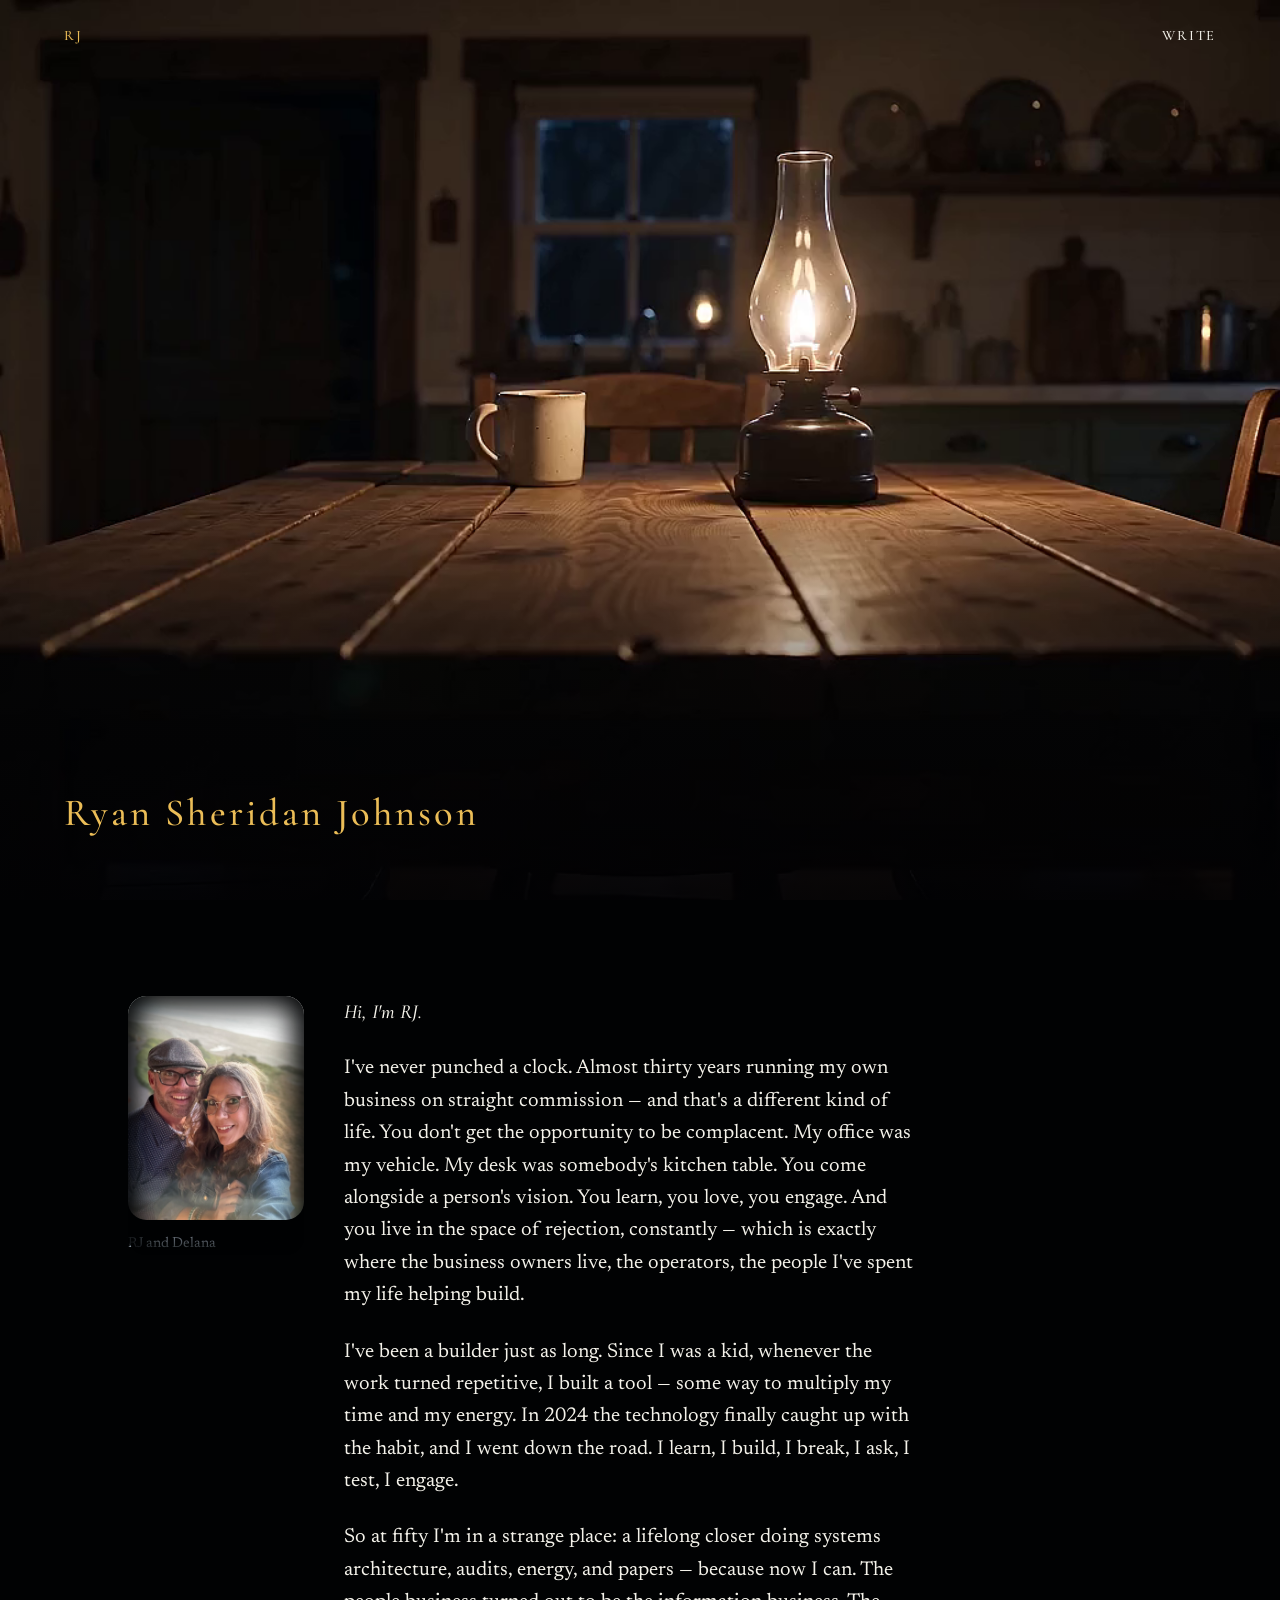
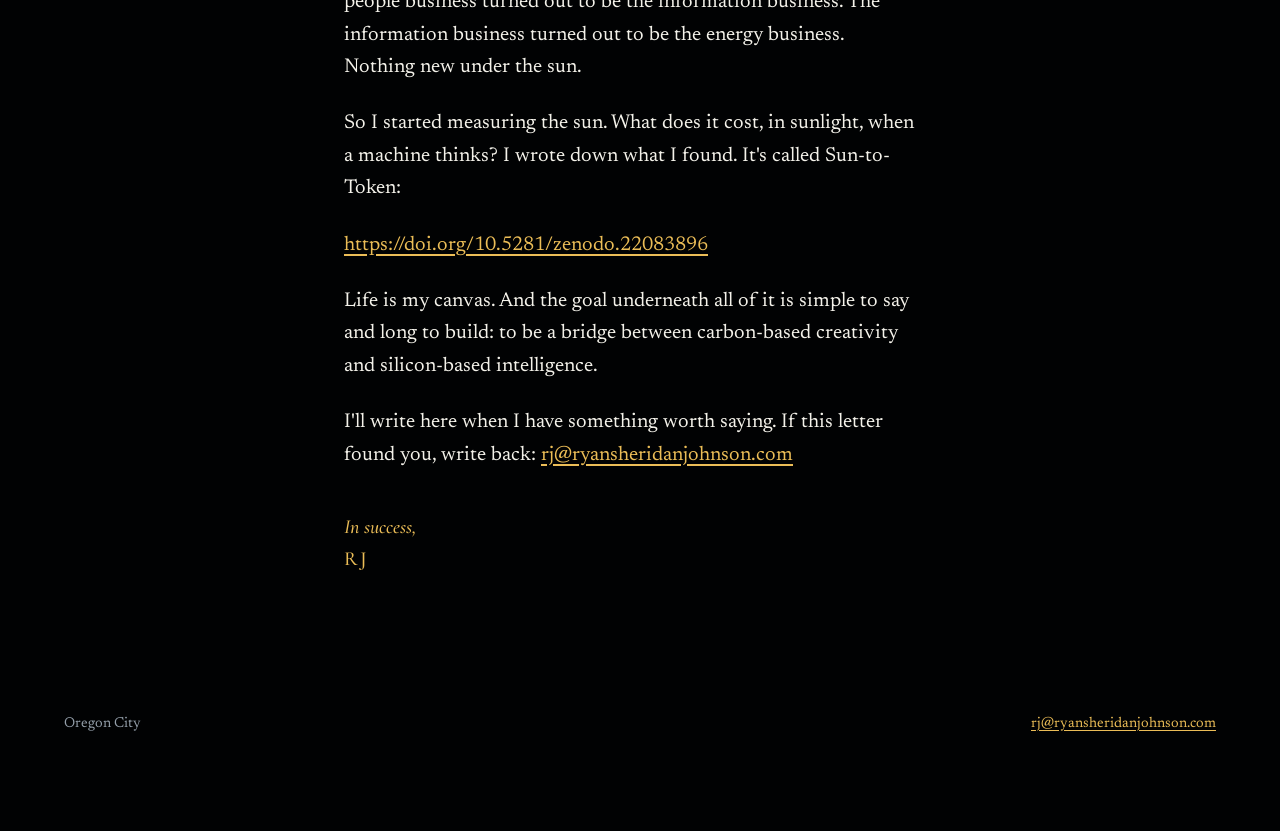
==== index.html @ 832d8967 "Sign the letter the way RJ actually signs: In success, Co-Authored-By: Claude Fable 5 <noreply@anthr" ====
<!DOCTYPE html>
<html lang="en">
<head>
<meta charset="utf-8">
<meta name="viewport" content="width=device-width, initial-scale=1, viewport-fit=cover">
<title>Ryan Sheridan Johnson</title>
<meta name="description" content="Ryan Sheridan Johnson. Nature is the blueprint. Carbon and silicon.">
<meta name="author" content="Ryan Sheridan Johnson">
<link rel="canonical" href="https://ryansheridanjohnson.com/">
<meta property="og:title" content="Ryan Sheridan Johnson">
<meta property="og:description" content="Nature is the blueprint. Carbon-based creativity. Silicon-based intelligence.">
<meta property="og:type" content="website">
<meta property="og:url" content="https://ryansheridanjohnson.com/">
<meta property="og:image" content="https://ryansheridanjohnson.com/assets/kitchen-film-poster.png">
<meta name="twitter:card" content="summary_large_image">
<script type="application/ld+json">
{"@context":"https://schema.org","@type":"Person","name":"Ryan Sheridan Johnson","alternateName":"RJ","url":"https://ryansheridanjohnson.com/","email":"mailto:rj@ryansheridanjohnson.com","address":{"@type":"PostalAddress","addressLocality":"Oregon City","addressRegion":"OR","addressCountry":"US"}}
</script>
<link rel="icon" href="data:image/svg+xml,%3Csvg xmlns='http://www.w3.org/2000/svg' viewBox='0 0 32 32'%3E%3Crect width='32' height='32' fill='%230a0a0c'/%3E%3Ctext x='16' y='22' text-anchor='middle' font-family='Georgia,serif' font-size='12' fill='%23e4c36a'%3ERJ%3C/text%3E%3C/svg%3E">
<link rel="stylesheet" href="tokens.css">
<style>
/* Hallmark · genre: atmospheric · macrostructure: Marquee Hero · theme: custom black-gold
 * nav: N9 · footer: Ft2 · enrichment: Eden loop + helix still · no Jireh */

html, body { overflow-x: clip; }
html { background: var(--color-paper); }
body {
  margin: 0;
  background: var(--color-paper);
  color: var(--color-ink);
  font-family: var(--font-body);
  font-size: var(--text-base);
  line-height: 1.62;
}
a { color: var(--color-gold); text-underline-offset: 0.18em; }
a:focus-visible { outline: 3px solid var(--color-focus); outline-offset: 3px; }

.bar {
  position: absolute;
  top: 0; left: 0; right: 0;
  z-index: 2;
  display: flex;
  justify-content: space-between;
  align-items: baseline;
  padding: var(--space-lg) var(--page-gutter);
  font-family: var(--font-display);
  font-size: var(--text-sm);
  letter-spacing: 0.12em;
  text-transform: uppercase;
  color: var(--color-gold);
}
.bar a { text-decoration: none; color: var(--color-ink); white-space: nowrap; }
.bar a:hover { color: var(--color-gold); }

.marquee {
  position: relative;
  min-height: 100dvh;
  display: grid;
  align-items: end;
}
.stage { position: absolute; inset: 0; overflow: clip; background: #000; }
.stage img {
  width: 100%; height: 100%; object-fit: cover; display: block;
}
.stage video {
  position: absolute; inset: 0;
  width: 100%; height: 100%; object-fit: cover;
}
.veil {
  position: absolute; inset: 0;
  background: linear-gradient(to top, oklch(8% 0.01 280 / 0.88) 0%, transparent 45%);
  pointer-events: none;
}
.marquee-copy {
  position: relative;
  z-index: 1;
  padding: var(--space-2xl) var(--page-gutter);
  min-width: 0;
}
.marquee-copy h1 {
  margin: 0;
  font-family: var(--font-display);
  font-style: normal;
  font-weight: 400;
  font-size: clamp(1.5rem, 2.4vw + 0.8rem, 2.4rem);
  letter-spacing: 0.08em;
  line-height: 1.2;
  color: var(--color-gold);
}

.object { margin: 0; background: #000; }
.object img { width: 100%; height: auto; display: block; min-width: 0; }

.bio {
  display: flex;
  flex-wrap: wrap;
  align-items: start;
  gap: var(--space-xl);
  max-width: 64rem;
  margin: 0 auto;
  padding: var(--space-3xl) var(--page-gutter);
}
.letter {
  flex: 1 1 28rem;
  min-width: 0;
  overflow-wrap: anywhere;
  max-width: 52ch;
}
.orb {
  flex: 0 0 11rem;
  width: 11rem;
  margin: 0;
  order: -1;
  position: relative;
}
.orb img {
  width: 11rem;
  height: 14rem;
  object-fit: cover;
  object-position: 50% 28%;
  display: block;
  border-radius: 1.15rem;
}
.orb::after {
  content: "";
  position: absolute;
  inset: 0;
  border-radius: 1.15rem;
  box-shadow: inset 0 0 28px 12px var(--color-paper);
  pointer-events: none;
}
.orb figcaption {
  margin-top: var(--space-sm);
  font-size: var(--text-sm);
  color: var(--color-mute);
}
.letter .salute {
  font-family: var(--font-display);
  font-style: italic;
  font-size: var(--text-xl);
  margin: 0 0 var(--space-lg);
}
.letter p { margin: 0 0 var(--space-lg); color: var(--color-ink); }
.letter .close {
  font-family: var(--font-display);
  font-style: italic;
  color: var(--color-gold);
  margin: var(--space-xl) 0 0;
}
.letter .sign {
  font-style: normal;
  letter-spacing: 0.08em;
}

.foot {
  display: flex;
  justify-content: space-between;
  flex-wrap: wrap;
  gap: var(--space-md);
  padding: var(--space-xl) var(--page-gutter) var(--space-3xl);
  font-size: var(--text-sm);
  color: var(--color-mute);
}
.foot a { overflow-wrap: anywhere; }

.doi { word-break: break-word; }

@media (prefers-reduced-motion: reduce) {
  .stage video { display: none; }
}

@media (max-width: 40rem) {
  .bio { flex-direction: column; }
  .orb { flex-basis: 7.5rem; width: 7.5rem; }
  .orb img { width: 7.5rem; height: 9.5rem; }
}
@media (min-width: 40.01rem) and (max-width: 60rem) {
  .orb { flex-basis: 9rem; width: 9rem; }
  .orb img { width: 9rem; height: 11.5rem; }
}
</style>
</head>
<body>
<header class="bar">
  <span>RJ</span>
  <a href="mailto:rj@ryansheridanjohnson.com">Write</a>
</header>

<section class="marquee">
  <div class="stage">
    <img src="assets/kitchen-film-poster.png" width="1280" height="720" alt="A wooden kitchen table at night, lit by one oil lamp." fetchpriority="high">
    <video autoplay muted loop playsinline preload="metadata" poster="assets/kitchen-film-poster.png" width="1280" height="720">
      <source src="assets/kitchen-film.mp4" type="video/mp4">
    </video>
    <div class="veil" aria-hidden="true"></div>
  </div>
  <div class="marquee-copy">
    <h1>Ryan Sheridan Johnson</h1>
  </div>
</section>

<section class="bio">
<article class="letter">
  <p class="salute">Hi, I'm RJ.</p>
  <p>I've never punched a clock. Almost thirty years running my own business on straight commission — and that's a different kind of life. You don't get the opportunity to be complacent. My office was my vehicle. My desk was somebody's kitchen table. You come alongside a person's vision. You learn, you love, you engage. And you live in the space of rejection, constantly — which is exactly where the business owners live, the operators, the people I've spent my life helping build.</p>
  <p>I've been a builder just as long. Since I was a kid, whenever the work turned repetitive, I built a tool — some way to multiply my time and my energy. In 2024 the technology finally caught up with the habit, and I went down the road. I learn, I build, I break, I ask, I test, I engage.</p>
  <p>So at fifty I'm in a strange place: a lifelong closer doing systems architecture, audits, energy, and papers — because now I can. The people business turned out to be the information business. The information business turned out to be the energy business. Nothing new under the sun.</p>
  <p>So I started measuring the sun. What does it cost, in sunlight, when a machine thinks? I wrote down what I found. It's called Sun-to-Token:</p>
  <p><a class="doi" href="https://doi.org/10.5281/zenodo.22083896">https://doi.org/10.5281/zenodo.22083896</a></p>
  <p>Life is my canvas. And the goal underneath all of it is simple to say and long to build: to be a bridge between carbon-based creativity and silicon-based intelligence.</p>
  <p>I'll write here when I have something worth saying. If this letter found you, write back: <a href="mailto:rj@ryansheridanjohnson.com">rj@ryansheridanjohnson.com</a></p>
  <p class="close">In success,<br><span class="sign">RJ</span></p>
</article>
<figure class="orb">
  <img src="assets/rj_delana_coast.jpg" width="768" height="1024" alt="RJ and Delana." loading="lazy">
  <figcaption>RJ and Delana</figcaption>
</figure>
</section>

<footer class="foot">
  <span>Oregon City</span>
  <a href="mailto:rj@ryansheridanjohnson.com">rj@ryansheridanjohnson.com</a>
</footer>
</body>
</html>
---- tokens.css ----
/* Hallmark · pre-emit critique: P5 H5 E4 S5 R5 V4
 * Hallmark · genre: atmospheric · macrostructure: Marquee Hero · theme: custom
 * vibe: midnight gold nature-helix · paper: dark · display: classical-serif · accent: warm-gold
 * nav: N9 · footer: Ft2 · enrichment: nature loop + helix still
 * no Jireh · fonts: self-hosted Cormorant + Newsreader */

@font-face {
  font-family: "Cormorant Garamond";
  src: url("fonts/cormorant-500.woff2") format("woff2");
  font-weight: 500;
  font-style: normal;
  font-display: swap;
}
@font-face {
  font-family: "Cormorant Garamond";
  src: url("fonts/cormorant-500-italic.woff2") format("woff2");
  font-weight: 500;
  font-style: italic;
  font-display: swap;
}
@font-face {
  font-family: "Newsreader";
  src: url("fonts/newsreader-400.woff2") format("woff2");
  font-weight: 400;
  font-style: normal;
  font-display: swap;
}
@font-face {
  font-family: "Newsreader";
  src: url("fonts/newsreader-400-italic.woff2") format("woff2");
  font-weight: 400;
  font-style: italic;
  font-display: swap;
}

:root {
  --color-paper: oklch(8% 0.01 280);
  --color-paper-2: oklch(12% 0.015 280);
  --color-ink: oklch(96% 0.01 90);
  --color-mute: oklch(70% 0.02 250);
  --color-gold: oklch(82% 0.13 85);
  --color-accent: var(--color-gold);
  --color-cyan: oklch(78% 0.11 210);
  --color-violet: oklch(68% 0.12 310);
  --color-focus: oklch(82% 0.13 85);
  --font-display: "Cormorant Garamond", ui-serif, Georgia, serif;
  --font-body: "Newsreader", ui-serif, Georgia, serif;
  --space-3xs: 0.125rem;
  --space-2xs: 0.25rem;
  --space-xs: 0.5rem;
  --space-sm: 0.75rem;
  --space-md: 1rem;
  --space-lg: 1.5rem;
  --space-xl: 2.5rem;
  --space-2xl: 4rem;
  --space-3xl: 6rem;
  --page-gutter: clamp(1.25rem, 5vw, 4rem);
  --text-sm: 0.9rem;
  --text-base: 1.25rem;
  --text-md: 1.4rem;
  --text-lg: 1.65rem;
  --text-display: clamp(2.1rem, 5.5vw + 0.4rem, 4.2rem);
  --ease-out: cubic-bezier(0.16, 1, 0.3, 1);
  --dur-short: 220ms;
  --rule: 1px solid oklch(82% 0.13 85 / 0.35);
  --measure: 54ch;
}
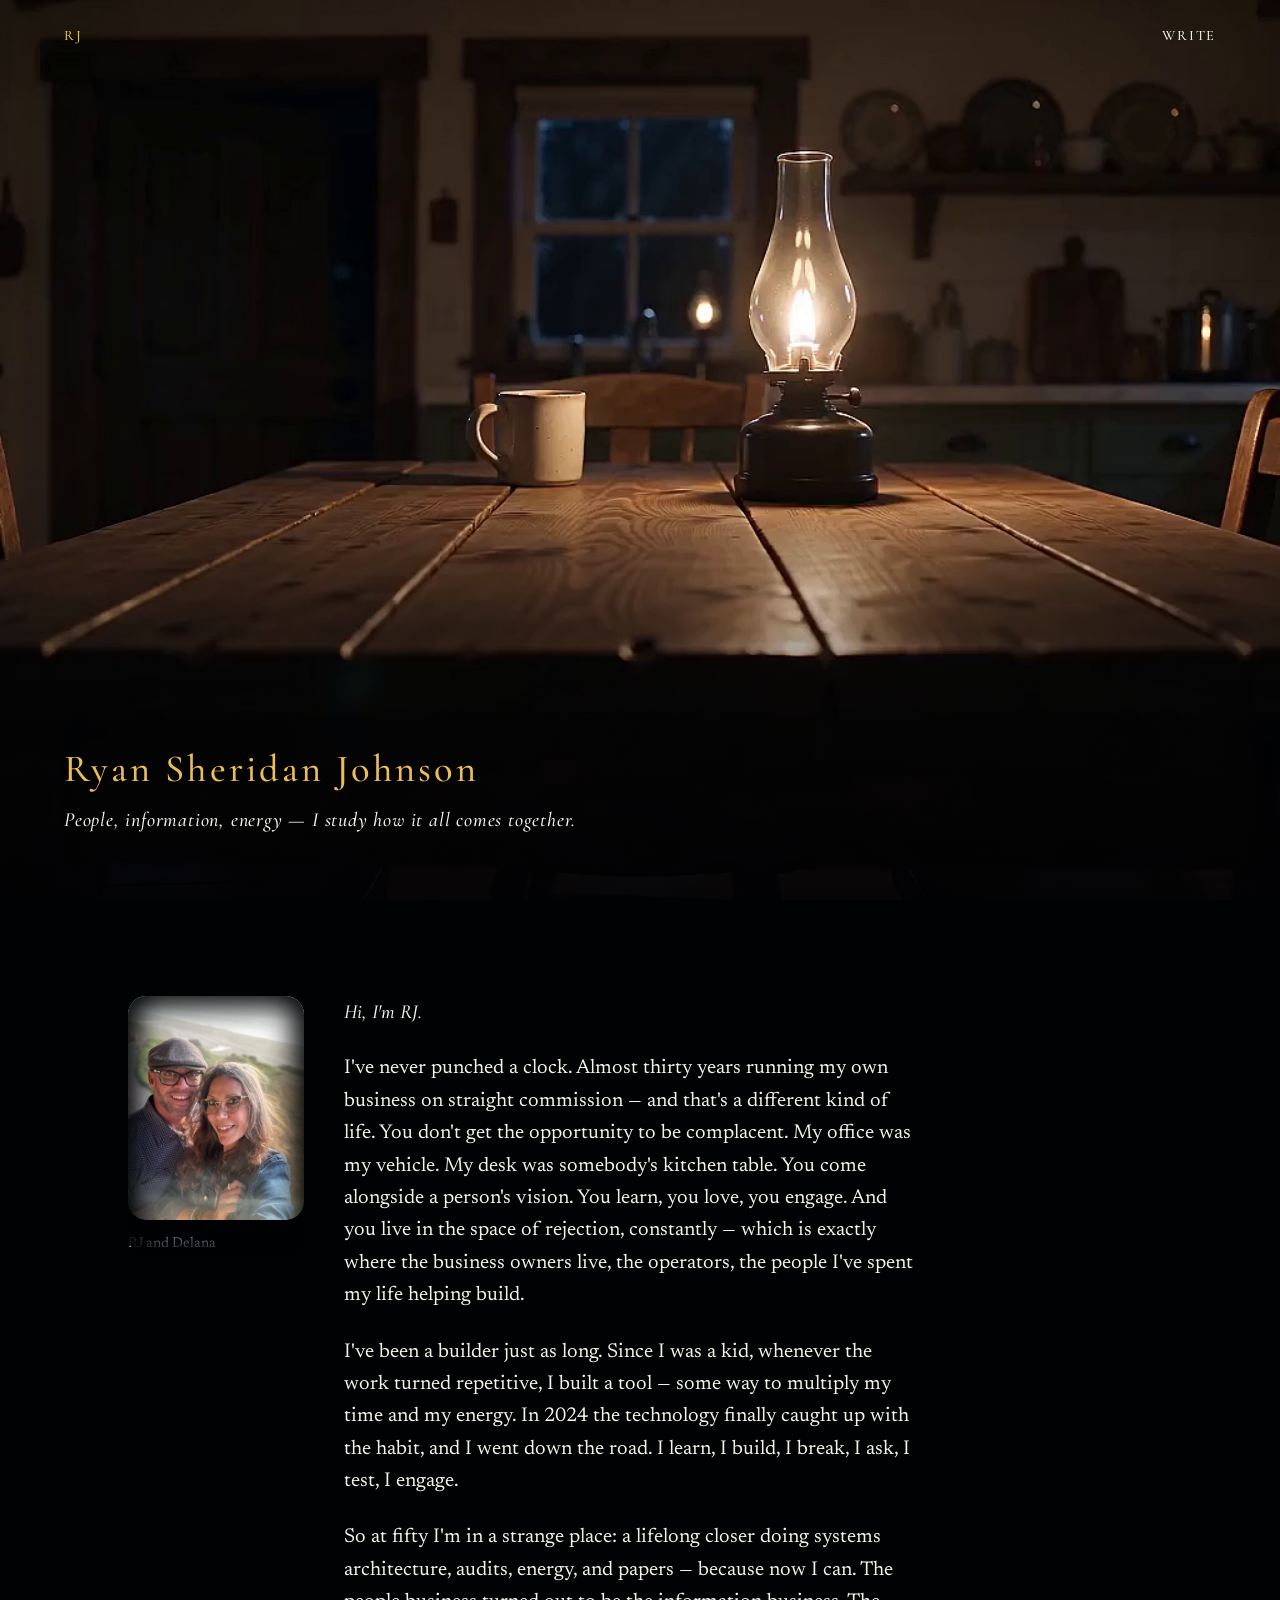
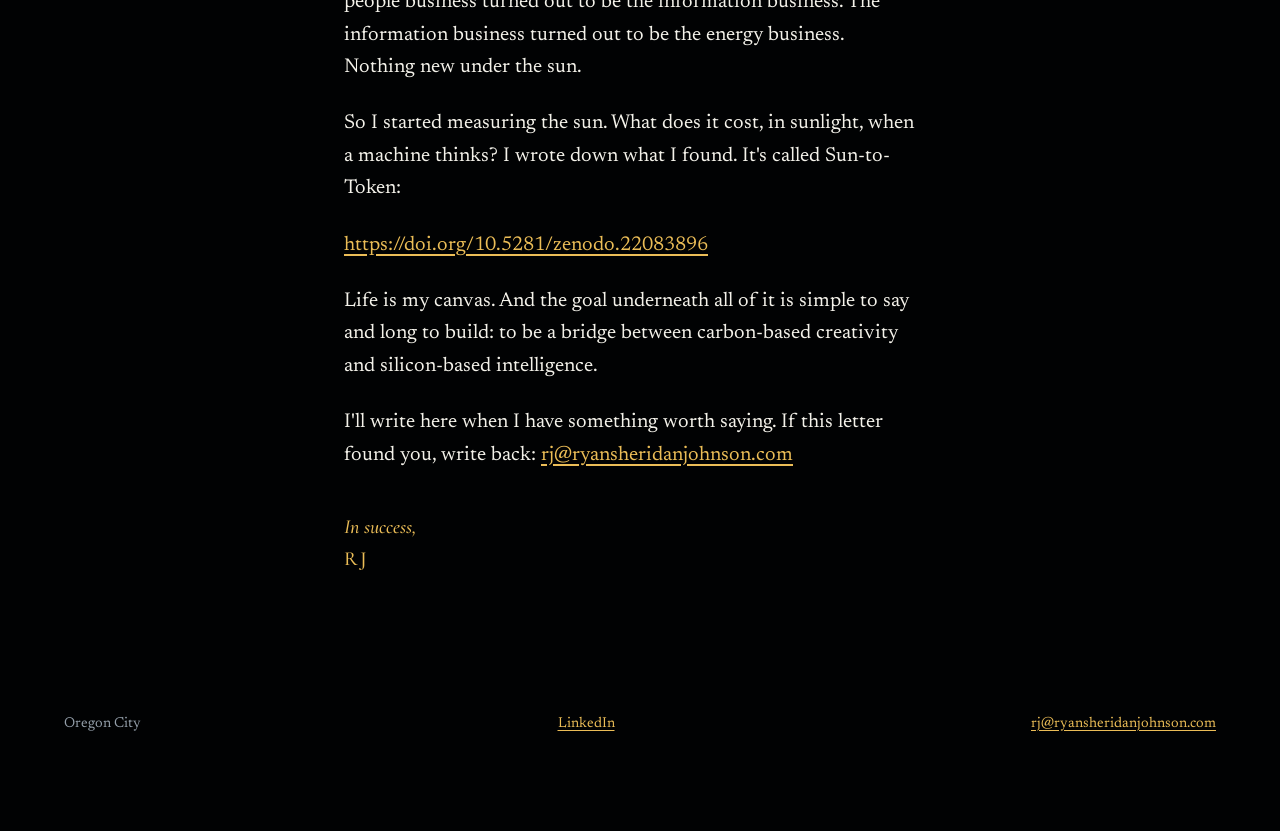
==== commit 38db6b0c: "Say on the site what LinkedIn says: the tagline, the paper, the handshake. - Hero carries the identi" ====
--- a/index.html
+++ b/index.html
@@ -4,17 +4,17 @@
 <meta charset="utf-8">
 <meta name="viewport" content="width=device-width, initial-scale=1, viewport-fit=cover">
 <title>Ryan Sheridan Johnson</title>
-<meta name="description" content="Ryan Sheridan Johnson. Nature is the blueprint. Carbon and silicon.">
+<meta name="description" content="Ryan Sheridan Johnson — people, information, energy. Lifelong closer. Author of Sun-to-Token, a full-chain energy accounting standard for AI infrastructure.">
 <meta name="author" content="Ryan Sheridan Johnson">
 <link rel="canonical" href="https://ryansheridanjohnson.com/">
 <meta property="og:title" content="Ryan Sheridan Johnson">
-<meta property="og:description" content="Nature is the blueprint. Carbon-based creativity. Silicon-based intelligence.">
+<meta property="og:description" content="People, information, energy — I study how it all comes together. Author of Sun-to-Token. Carbon-based creativity, silicon-based intelligence.">
 <meta property="og:type" content="website">
 <meta property="og:url" content="https://ryansheridanjohnson.com/">
 <meta property="og:image" content="https://ryansheridanjohnson.com/assets/kitchen-film-poster.png">
 <meta name="twitter:card" content="summary_large_image">
 <script type="application/ld+json">
-{"@context":"https://schema.org","@type":"Person","name":"Ryan Sheridan Johnson","alternateName":"RJ","url":"https://ryansheridanjohnson.com/","email":"mailto:rj@ryansheridanjohnson.com","address":{"@type":"PostalAddress","addressLocality":"Oregon City","addressRegion":"OR","addressCountry":"US"}}
+{"@context":"https://schema.org","@type":"Person","name":"Ryan Sheridan Johnson","alternateName":"RJ","url":"https://ryansheridanjohnson.com/","email":"mailto:rj@ryansheridanjohnson.com","jobTitle":"Systems operator; Author, Sun-to-Token","description":"People, information, energy — I study how it all comes together. Author of Sun-to-Token, a full-chain energy accounting standard for AI infrastructure.","sameAs":["https://www.linkedin.com/in/ryansheridanjohnson","https://zenodo.org/records/22083896","https://doi.org/10.5281/zenodo.22083896"],"address":{"@type":"PostalAddress","addressLocality":"Oregon City","addressRegion":"OR","addressCountry":"US"}}
 </script>
 <link rel="icon" href="data:image/svg+xml,%3Csvg xmlns='http://www.w3.org/2000/svg' viewBox='0 0 32 32'%3E%3Crect width='32' height='32' fill='%230a0a0c'/%3E%3Ctext x='16' y='22' text-anchor='middle' font-family='Georgia,serif' font-size='12' fill='%23e4c36a'%3ERJ%3C/text%3E%3C/svg%3E">
 <link rel="stylesheet" href="tokens.css">
@@ -86,6 +86,14 @@
   letter-spacing: 0.08em;
   line-height: 1.2;
   color: var(--color-gold);
+}
+.marquee-copy .tagline {
+  margin: var(--space-sm) 0 0;
+  font-family: var(--font-display);
+  font-style: italic;
+  font-size: var(--text-base);
+  letter-spacing: 0.04em;
+  color: var(--color-ink);
 }
 
 .object { margin: 0; background: #000; }
@@ -196,6 +204,7 @@
   </div>
   <div class="marquee-copy">
     <h1>Ryan Sheridan Johnson</h1>
+    <p class="tagline">People, information, energy &mdash; I study how it all comes together.</p>
   </div>
 </section>
 
@@ -219,6 +228,7 @@
 
 <footer class="foot">
   <span>Oregon City</span>
+  <a href="https://www.linkedin.com/in/ryansheridanjohnson" rel="me">LinkedIn</a>
   <a href="mailto:rj@ryansheridanjohnson.com">rj@ryansheridanjohnson.com</a>
 </footer>
 </body>
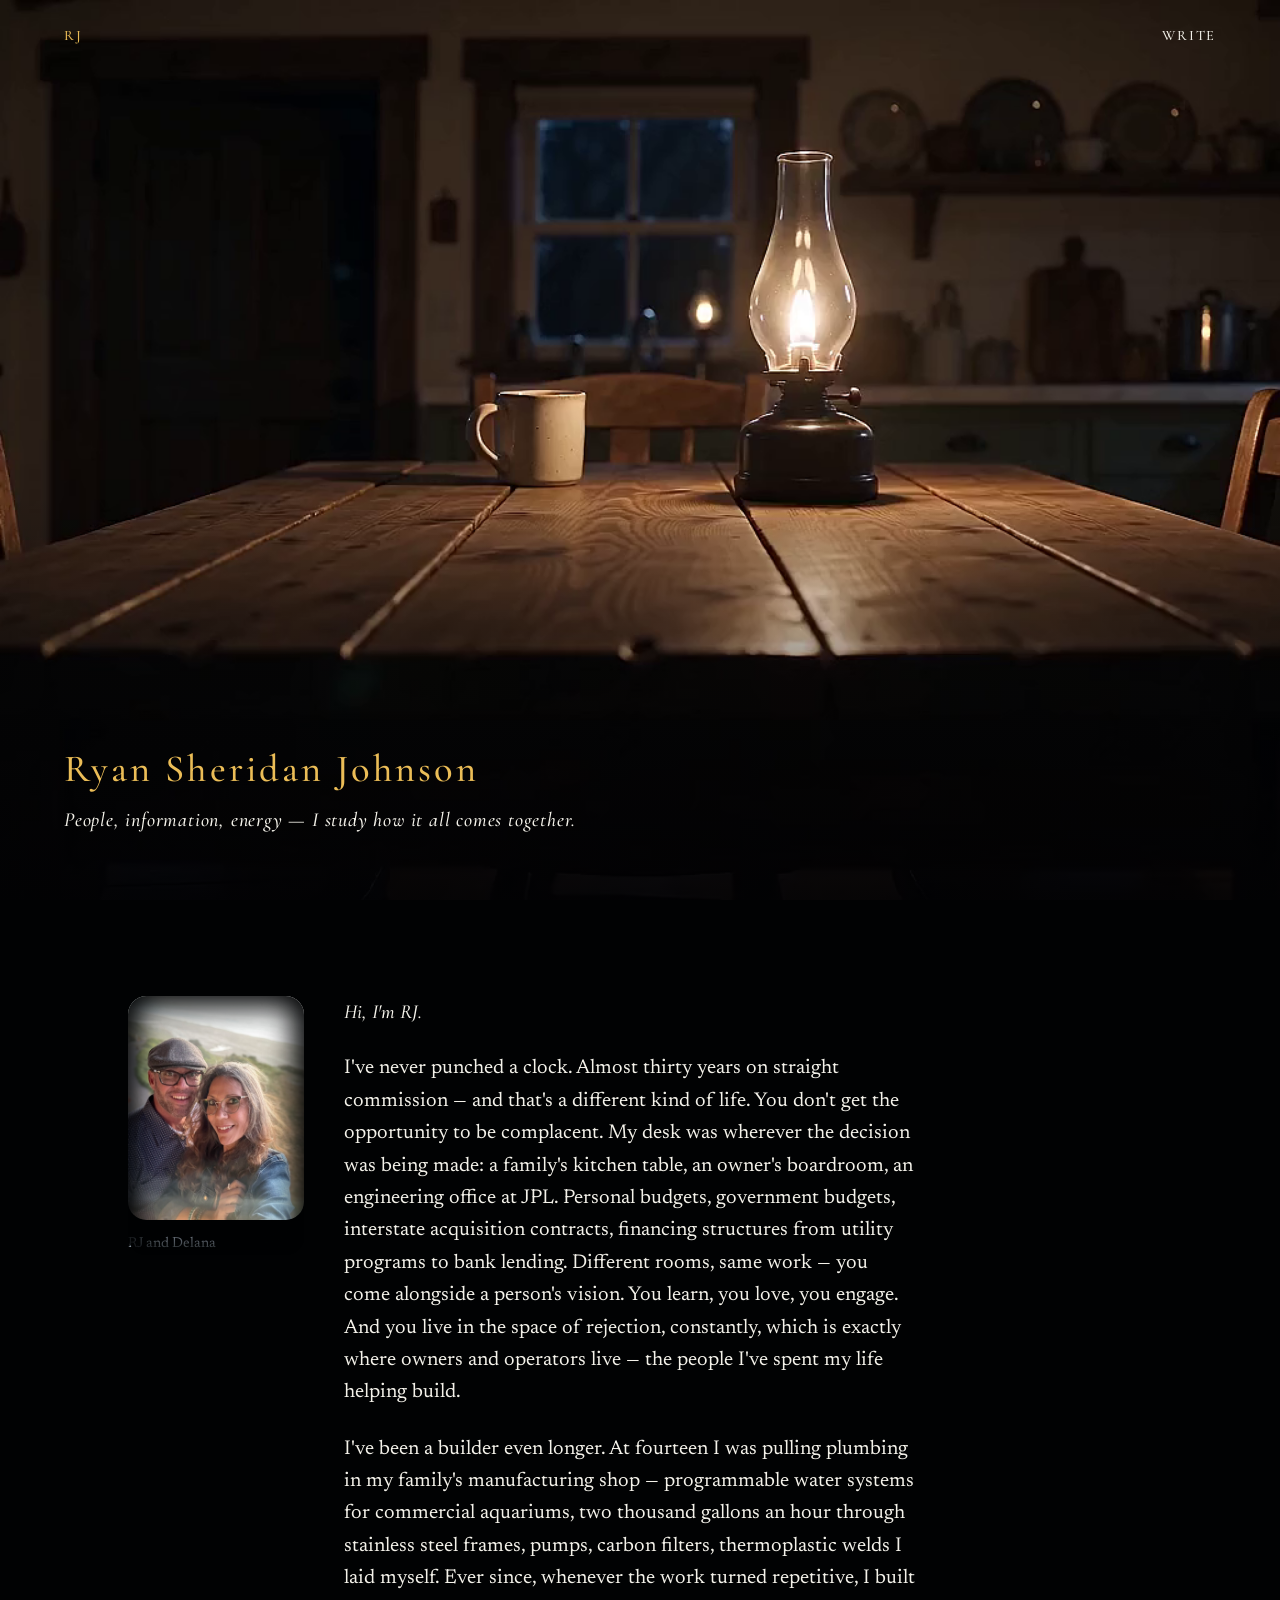
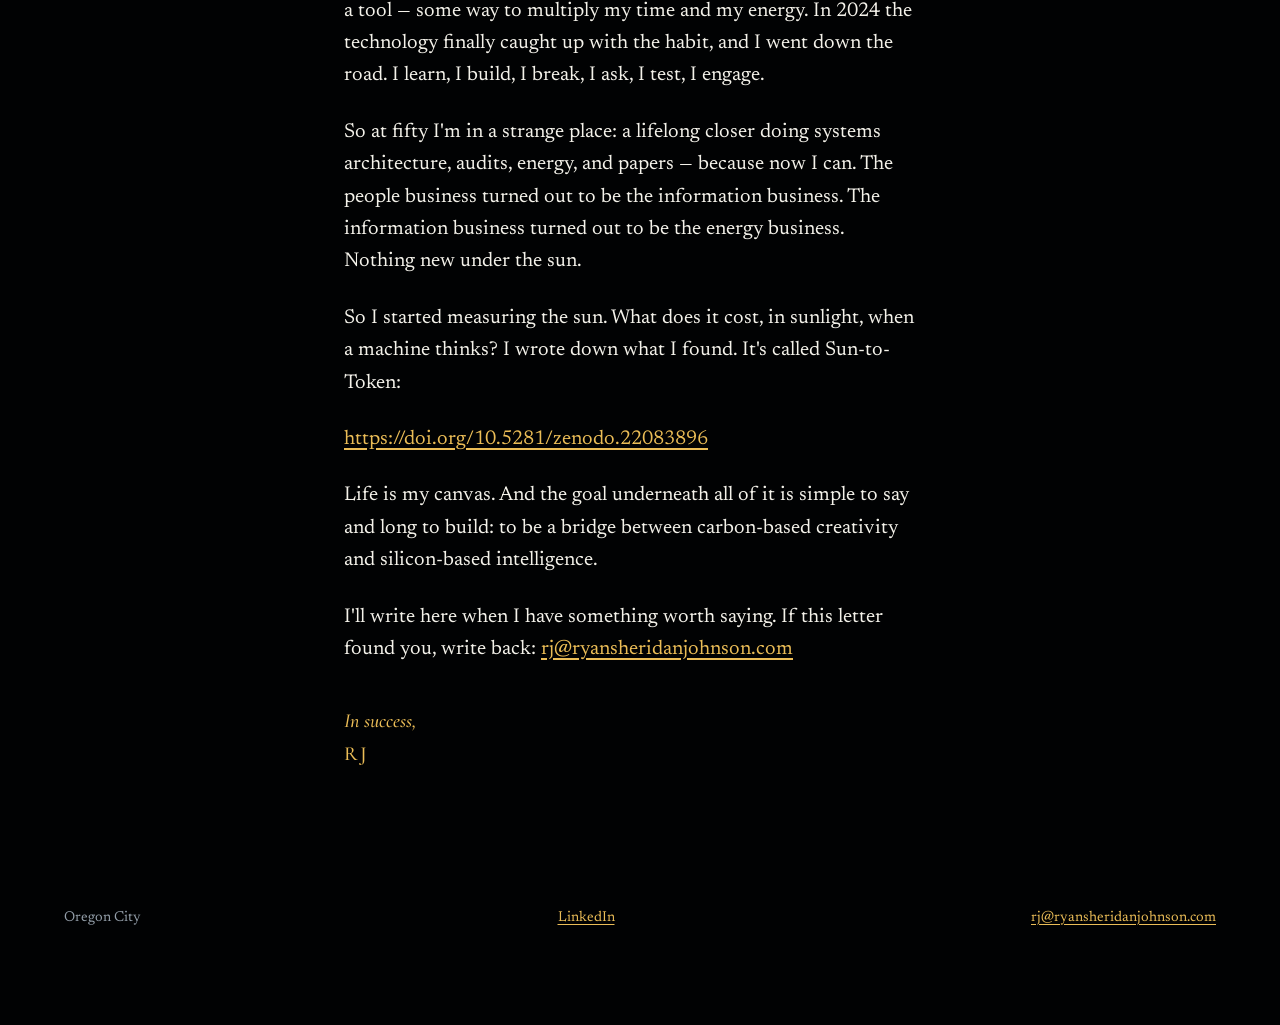
==== commit ec34c35f: "Widen the first room: every desk, not just the kitchen table. - The closer paragraph now spans kitch" ====
--- a/index.html
+++ b/index.html
@@ -211,8 +211,8 @@
 <section class="bio">
 <article class="letter">
   <p class="salute">Hi, I'm RJ.</p>
-  <p>I've never punched a clock. Almost thirty years running my own business on straight commission — and that's a different kind of life. You don't get the opportunity to be complacent. My office was my vehicle. My desk was somebody's kitchen table. You come alongside a person's vision. You learn, you love, you engage. And you live in the space of rejection, constantly — which is exactly where the business owners live, the operators, the people I've spent my life helping build.</p>
-  <p>I've been a builder just as long. Since I was a kid, whenever the work turned repetitive, I built a tool — some way to multiply my time and my energy. In 2024 the technology finally caught up with the habit, and I went down the road. I learn, I build, I break, I ask, I test, I engage.</p>
+  <p>I've never punched a clock. Almost thirty years on straight commission — and that's a different kind of life. You don't get the opportunity to be complacent. My desk was wherever the decision was being made: a family's kitchen table, an owner's boardroom, an engineering office at JPL. Personal budgets, government budgets, interstate acquisition contracts, financing structures from utility programs to bank lending. Different rooms, same work — you come alongside a person's vision. You learn, you love, you engage. And you live in the space of rejection, constantly, which is exactly where owners and operators live — the people I've spent my life helping build.</p>
+  <p>I've been a builder even longer. At fourteen I was pulling plumbing in my family's manufacturing shop — programmable water systems for commercial aquariums, two thousand gallons an hour through stainless steel frames, pumps, carbon filters, thermoplastic welds I laid myself. Ever since, whenever the work turned repetitive, I built a tool — some way to multiply my time and my energy. In 2024 the technology finally caught up with the habit, and I went down the road. I learn, I build, I break, I ask, I test, I engage.</p>
   <p>So at fifty I'm in a strange place: a lifelong closer doing systems architecture, audits, energy, and papers — because now I can. The people business turned out to be the information business. The information business turned out to be the energy business. Nothing new under the sun.</p>
   <p>So I started measuring the sun. What does it cost, in sunlight, when a machine thinks? I wrote down what I found. It's called Sun-to-Token:</p>
   <p><a class="doi" href="https://doi.org/10.5281/zenodo.22083896">https://doi.org/10.5281/zenodo.22083896</a></p>
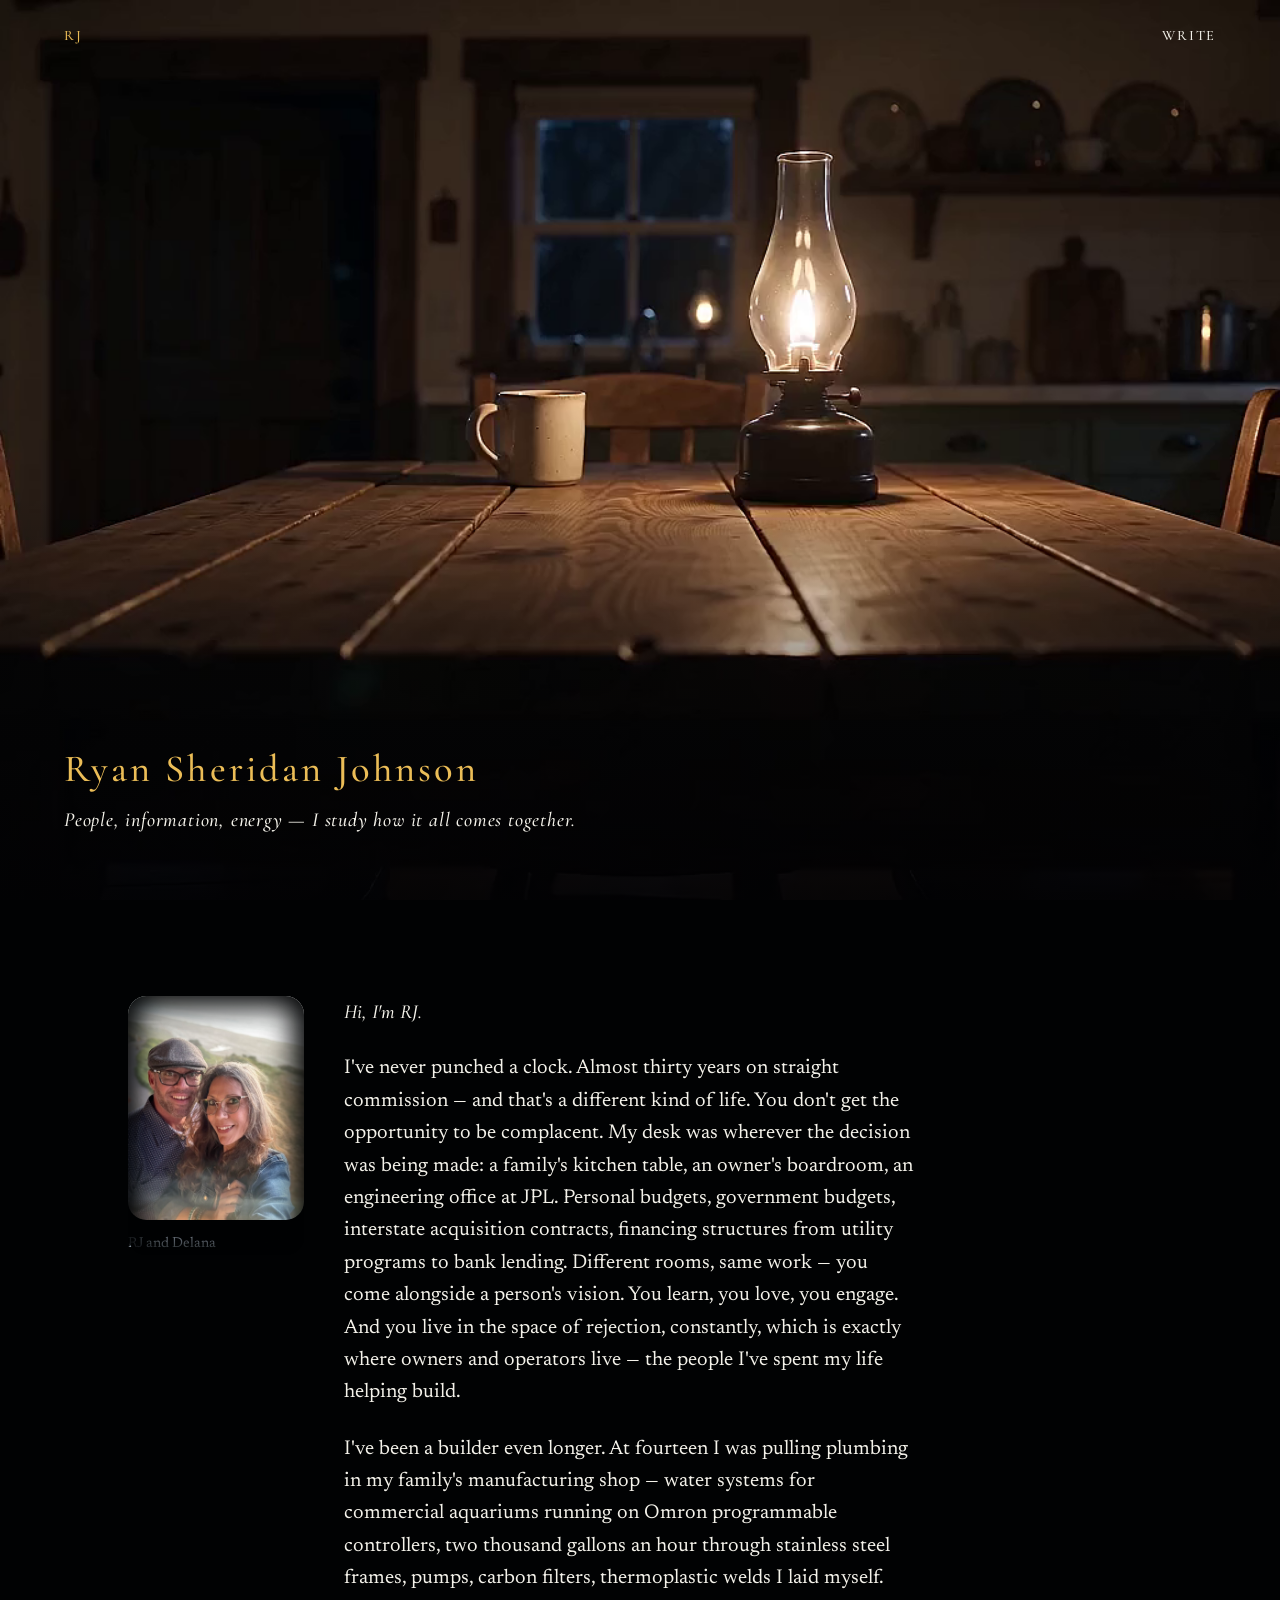
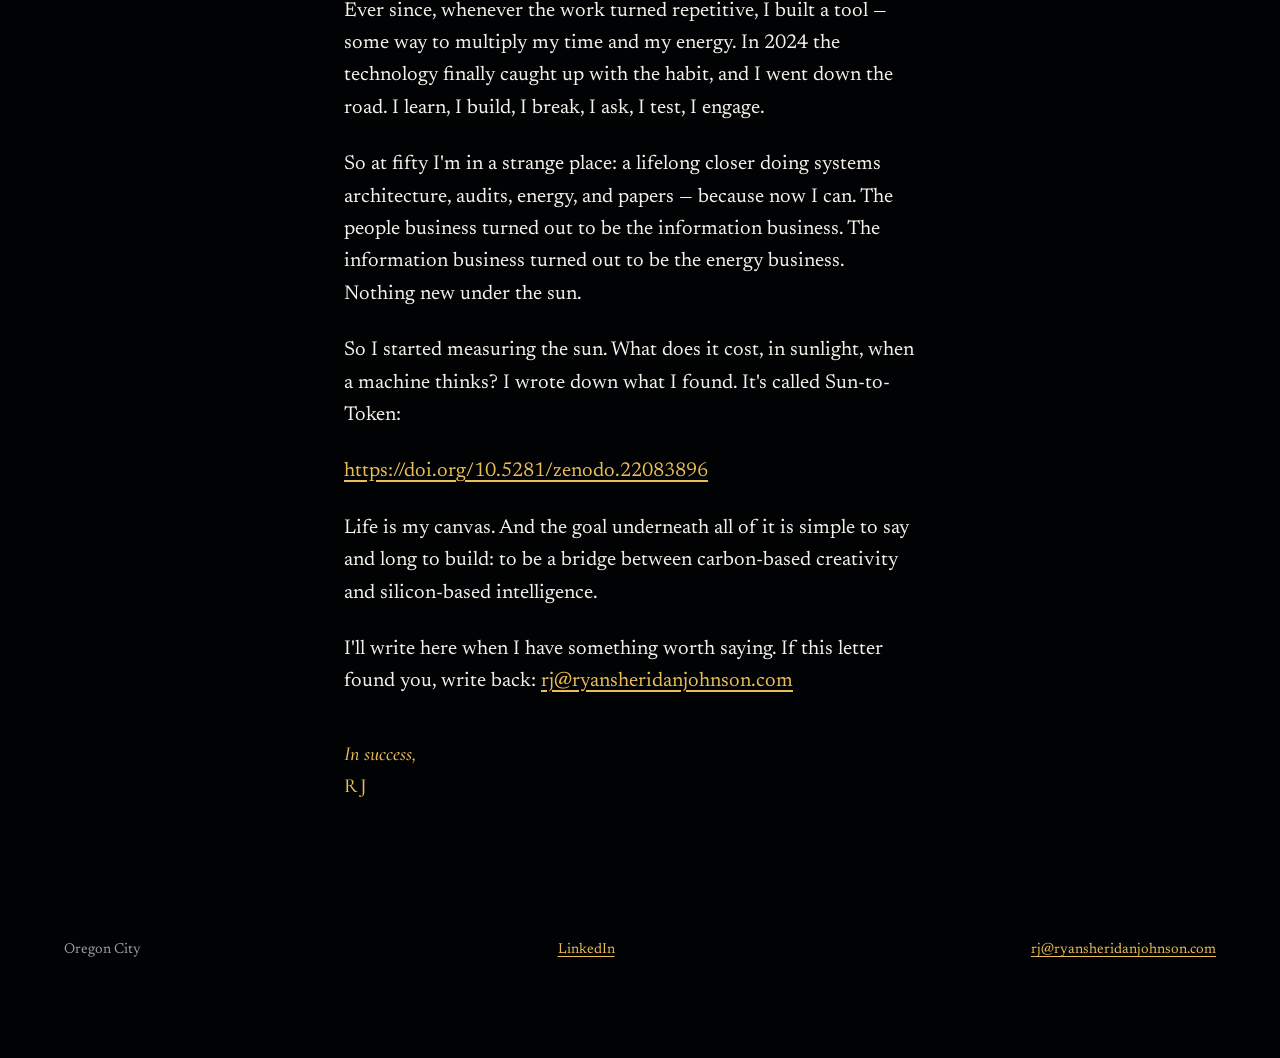
==== commit 4aee65e1: "Name the controllers: Omron. Co-Authored-By: Claude Fable 5 <noreply@anthropic.com> Claude-Session: " ====
--- a/index.html
+++ b/index.html
@@ -212,7 +212,7 @@
 <article class="letter">
   <p class="salute">Hi, I'm RJ.</p>
   <p>I've never punched a clock. Almost thirty years on straight commission — and that's a different kind of life. You don't get the opportunity to be complacent. My desk was wherever the decision was being made: a family's kitchen table, an owner's boardroom, an engineering office at JPL. Personal budgets, government budgets, interstate acquisition contracts, financing structures from utility programs to bank lending. Different rooms, same work — you come alongside a person's vision. You learn, you love, you engage. And you live in the space of rejection, constantly, which is exactly where owners and operators live — the people I've spent my life helping build.</p>
-  <p>I've been a builder even longer. At fourteen I was pulling plumbing in my family's manufacturing shop — programmable water systems for commercial aquariums, two thousand gallons an hour through stainless steel frames, pumps, carbon filters, thermoplastic welds I laid myself. Ever since, whenever the work turned repetitive, I built a tool — some way to multiply my time and my energy. In 2024 the technology finally caught up with the habit, and I went down the road. I learn, I build, I break, I ask, I test, I engage.</p>
+  <p>I've been a builder even longer. At fourteen I was pulling plumbing in my family's manufacturing shop — water systems for commercial aquariums running on Omron programmable controllers, two thousand gallons an hour through stainless steel frames, pumps, carbon filters, thermoplastic welds I laid myself. Ever since, whenever the work turned repetitive, I built a tool — some way to multiply my time and my energy. In 2024 the technology finally caught up with the habit, and I went down the road. I learn, I build, I break, I ask, I test, I engage.</p>
   <p>So at fifty I'm in a strange place: a lifelong closer doing systems architecture, audits, energy, and papers — because now I can. The people business turned out to be the information business. The information business turned out to be the energy business. Nothing new under the sun.</p>
   <p>So I started measuring the sun. What does it cost, in sunlight, when a machine thinks? I wrote down what I found. It's called Sun-to-Token:</p>
   <p><a class="doi" href="https://doi.org/10.5281/zenodo.22083896">https://doi.org/10.5281/zenodo.22083896</a></p>
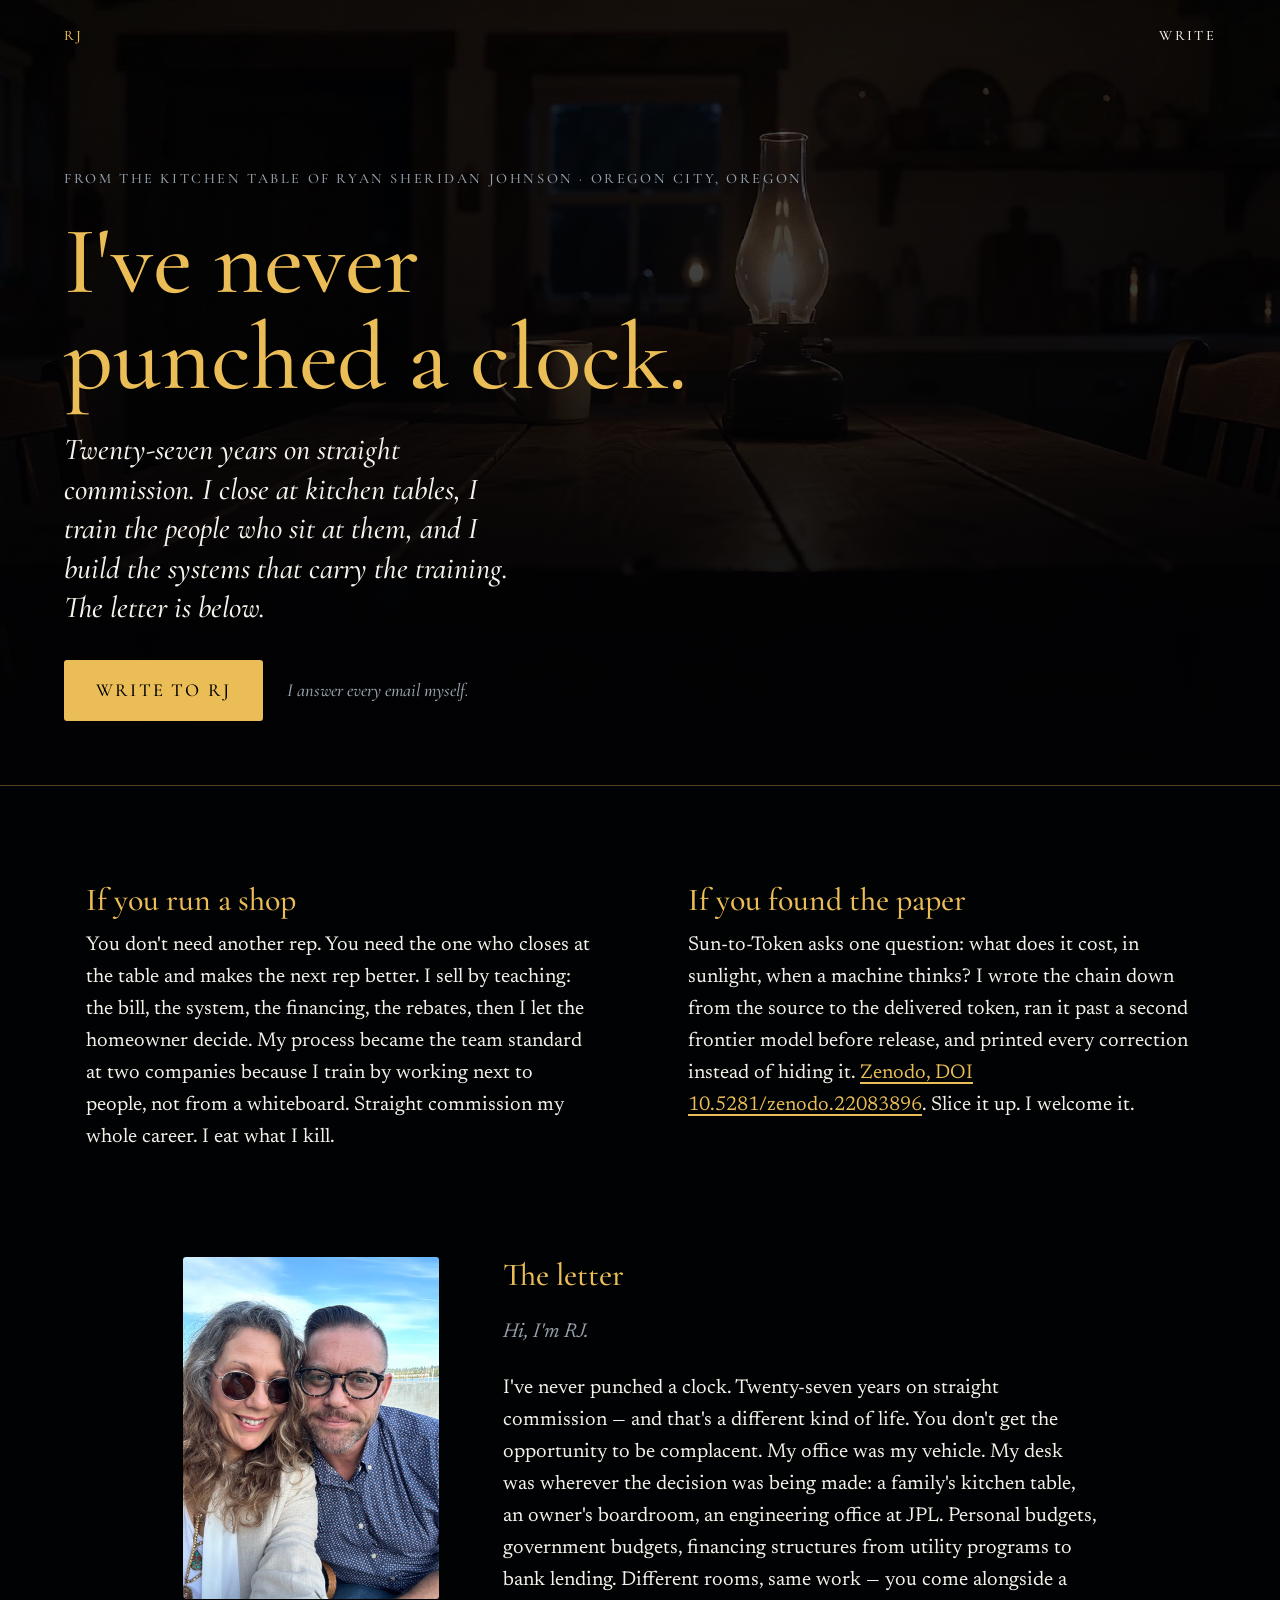
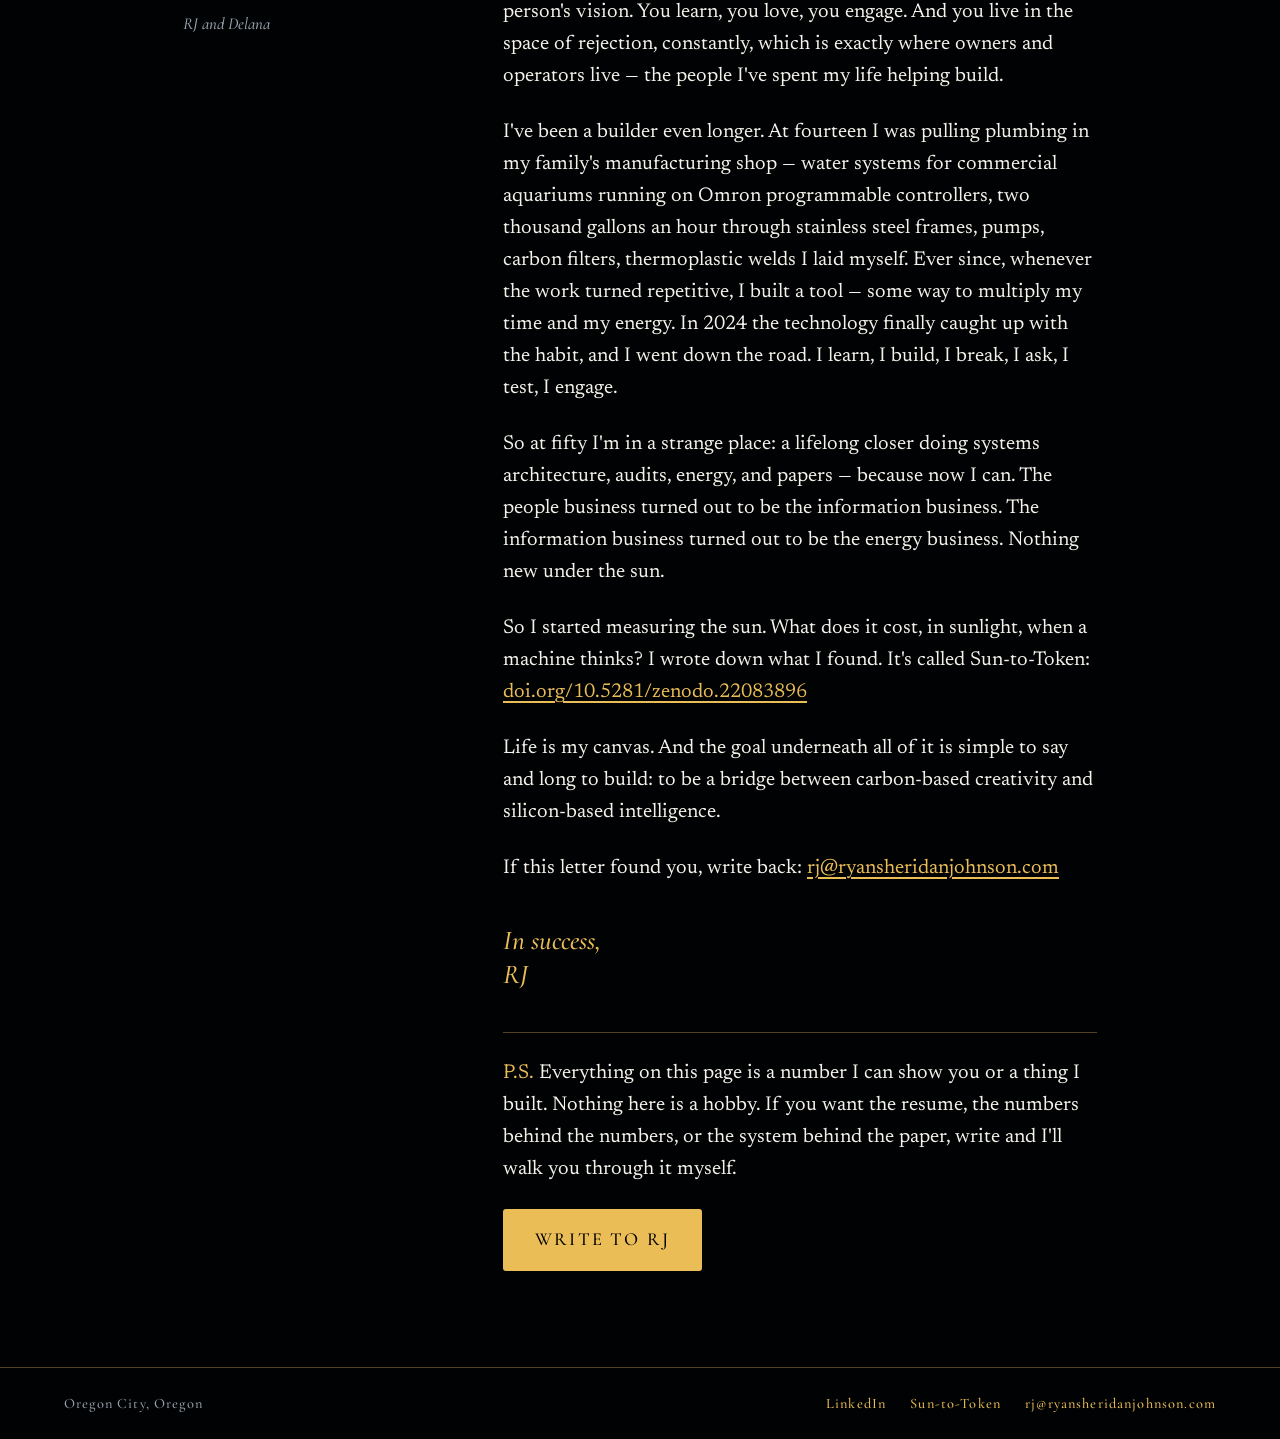
==== commit d9a5a60d: "The sales letter: I've never punched a clock. Film out (7.4MB), lamp as a 144KB still. Headline is R" ====
--- a/index.html
+++ b/index.html
@@ -4,24 +4,24 @@
 <meta charset="utf-8">
 <meta name="viewport" content="width=device-width, initial-scale=1, viewport-fit=cover">
 <title>Ryan Sheridan Johnson</title>
-<meta name="description" content="Ryan Sheridan Johnson — people, information, energy. Lifelong closer. Author of Sun-to-Token, a full-chain energy accounting standard for AI infrastructure.">
+<meta name="description" content="Ryan Sheridan Johnson, Oregon City. I've never punched a clock. Twenty-seven years on straight commission at the kitchen table. Author of Sun-to-Token.">
 <meta name="author" content="Ryan Sheridan Johnson">
 <link rel="canonical" href="https://ryansheridanjohnson.com/">
-<meta property="og:title" content="Ryan Sheridan Johnson">
-<meta property="og:description" content="People, information, energy — I study how it all comes together. Author of Sun-to-Token. Carbon-based creativity, silicon-based intelligence.">
+<meta property="og:title" content="Ryan Sheridan Johnson — I've never punched a clock.">
+<meta property="og:description" content="Twenty-seven years on straight commission. I close at kitchen tables, I train the people who sit at them, and I build the systems that carry the training.">
 <meta property="og:type" content="website">
 <meta property="og:url" content="https://ryansheridanjohnson.com/">
-<meta property="og:image" content="https://ryansheridanjohnson.com/assets/kitchen-film-poster.png">
+<meta property="og:image" content="https://ryansheridanjohnson.com/assets/rj_delana_water.jpg">
 <meta name="twitter:card" content="summary_large_image">
 <script type="application/ld+json">
-{"@context":"https://schema.org","@type":"Person","name":"Ryan Sheridan Johnson","alternateName":"RJ","url":"https://ryansheridanjohnson.com/","email":"mailto:rj@ryansheridanjohnson.com","jobTitle":"Systems operator; Author, Sun-to-Token","description":"People, information, energy — I study how it all comes together. Author of Sun-to-Token, a full-chain energy accounting standard for AI infrastructure.","sameAs":["https://www.linkedin.com/in/ryansheridanjohnson","https://zenodo.org/records/22083896","https://doi.org/10.5281/zenodo.22083896"],"address":{"@type":"PostalAddress","addressLocality":"Oregon City","addressRegion":"OR","addressCountry":"US"}}
+{"@context":"https://schema.org","@type":"Person","name":"Ryan Sheridan Johnson","alternateName":"RJ","url":"https://ryansheridanjohnson.com/","email":"mailto:rj@ryansheridanjohnson.com","jobTitle":"Closer; Trainer; Systems Architect; Author, Sun-to-Token","description":"I've never punched a clock. Twenty-seven years on straight commission at the kitchen table. Author of Sun-to-Token.","sameAs":["https://www.linkedin.com/in/ryansheridanjohnson","https://zenodo.org/records/22083896","https://doi.org/10.5281/zenodo.22083896"],"address":{"@type":"PostalAddress","addressLocality":"Oregon City","addressRegion":"OR","addressCountry":"US"}}
 </script>
 <link rel="icon" href="data:image/svg+xml,%3Csvg xmlns='http://www.w3.org/2000/svg' viewBox='0 0 32 32'%3E%3Crect width='32' height='32' fill='%230a0a0c'/%3E%3Ctext x='16' y='22' text-anchor='middle' font-family='Georgia,serif' font-size='12' fill='%23e4c36a'%3ERJ%3C/text%3E%3C/svg%3E">
 <link rel="stylesheet" href="tokens.css">
 <style>
-/* Hallmark · genre: atmospheric · macrostructure: Marquee Hero · theme: custom black-gold
- * nav: N9 · footer: Ft2 · enrichment: Eden loop + helix still · no Jireh */
-
+/* Nov 5 2026 — the sales letter. Headline is RJ's own line (Ghost's pick); the form is direct
+ * response (RJ's pin). No film: the lamp is a 144KB still. Proof in a ruled strip, not cards.
+ * Black paper, gold ink, Cormorant + Newsreader, self-hosted (tokens.css). */
 html, body { overflow-x: clip; }
 html { background: var(--color-paper); }
 body {
@@ -30,206 +30,183 @@
   color: var(--color-ink);
   font-family: var(--font-body);
   font-size: var(--text-base);
-  line-height: 1.62;
-}
+  line-height: 1.6;
+  -webkit-font-smoothing: antialiased;
+}
+::selection { background: oklch(82% 0.13 85 / 0.35); color: var(--color-ink); }
 a { color: var(--color-gold); text-underline-offset: 0.18em; }
+a:hover { color: oklch(90% 0.12 85); }
 a:focus-visible { outline: 3px solid var(--color-focus); outline-offset: 3px; }
-
+.serif { font-family: var(--font-display); }
+.gutter { padding-left: var(--page-gutter); padding-right: var(--page-gutter); }
+
+/* header: the lamp, darkened, with the hook over it */
+.hero { position: relative; overflow: hidden; background: #000; }
+.hero img.still {
+  position: absolute; inset: 0; width: 100%; height: 100%;
+  object-fit: cover; object-position: center 45%; opacity: .55;
+}
+.hero .veil {
+  position: absolute; inset: 0;
+  background: linear-gradient(to bottom, oklch(8% 0.01 280 / 0.2) 0%, oklch(8% 0.01 280 / 0.75) 55%, var(--color-paper) 100%);
+}
 .bar {
-  position: absolute;
-  top: 0; left: 0; right: 0;
-  z-index: 2;
-  display: flex;
-  justify-content: space-between;
-  align-items: baseline;
-  padding: var(--space-lg) var(--page-gutter);
-  font-family: var(--font-display);
-  font-size: var(--text-sm);
-  letter-spacing: 0.12em;
-  text-transform: uppercase;
-  color: var(--color-gold);
-}
-.bar a { text-decoration: none; color: var(--color-ink); white-space: nowrap; }
+  position: relative; display: flex; justify-content: space-between; align-items: center;
+  padding-top: var(--space-lg); padding-bottom: var(--space-lg);
+  font-family: var(--font-display); font-size: var(--text-sm);
+  letter-spacing: .16em; text-transform: uppercase;
+}
+.bar a { text-decoration: none; color: var(--color-ink); }
+.bar a:first-child { color: var(--color-gold); }
 .bar a:hover { color: var(--color-gold); }
-
-.marquee {
-  position: relative;
-  min-height: 100dvh;
-  display: grid;
-  align-items: end;
-}
-.stage { position: absolute; inset: 0; overflow: clip; background: #000; }
-.stage img {
-  width: 100%; height: 100%; object-fit: cover; display: block;
-}
-.stage video {
-  position: absolute; inset: 0;
-  width: 100%; height: 100%; object-fit: cover;
-}
-.veil {
-  position: absolute; inset: 0;
-  background: linear-gradient(to top, oklch(8% 0.01 280 / 0.88) 0%, transparent 45%);
-  pointer-events: none;
-}
-.marquee-copy {
-  position: relative;
-  z-index: 1;
-  padding: var(--space-2xl) var(--page-gutter);
-  min-width: 0;
-}
-.marquee-copy h1 {
-  margin: 0;
-  font-family: var(--font-display);
-  font-style: normal;
-  font-weight: 400;
-  font-size: clamp(1.5rem, 2.4vw + 0.8rem, 2.4rem);
-  letter-spacing: 0.08em;
-  line-height: 1.2;
-  color: var(--color-gold);
-}
-.marquee-copy .tagline {
-  margin: var(--space-sm) 0 0;
-  font-family: var(--font-display);
-  font-style: italic;
-  font-size: var(--text-base);
-  letter-spacing: 0.04em;
-  color: var(--color-ink);
-}
-
-.object { margin: 0; background: #000; }
-.object img { width: 100%; height: auto; display: block; min-width: 0; }
-
-.bio {
-  display: flex;
-  flex-wrap: wrap;
-  align-items: start;
-  gap: var(--space-xl);
-  max-width: 64rem;
-  margin: 0 auto;
-  padding: var(--space-3xl) var(--page-gutter);
-}
+.hook {
+  position: relative; max-width: 64rem; min-width: 0; box-sizing: border-box; width: 100%;
+  padding-top: var(--space-3xl); padding-bottom: var(--space-2xl);
+  display: flex; flex-direction: column; gap: var(--space-lg);
+}
+.eyebrow {
+  margin: 0; font-family: var(--font-display); font-size: var(--text-sm);
+  letter-spacing: .18em; text-transform: uppercase; color: var(--color-mute);
+}
+h1 {
+  margin: 0; font-family: var(--font-display); font-weight: 500;
+  font-size: clamp(3rem, 7.5vw, 6rem); line-height: 1; color: var(--color-gold);
+  max-width: 14ch; text-wrap: balance;
+}
+.deck {
+  margin: 0; font-family: var(--font-display); font-style: italic;
+  font-size: clamp(1.35rem, 2.4vw, 1.9rem); line-height: 1.3; max-width: 36ch; text-wrap: pretty;
+}
+.door { display: flex; flex-wrap: wrap; gap: var(--space-md) var(--space-lg); align-items: center; margin-top: var(--space-xs); }
+.btn {
+  display: inline-block; padding: 1rem 2rem; border-radius: 3px;
+  background: var(--color-gold); color: var(--color-paper); text-decoration: none;
+  font-family: var(--font-display); font-weight: 500; font-size: 1.15rem;
+  letter-spacing: .12em; text-transform: uppercase;
+}
+.btn:hover { background: oklch(90% 0.12 85); color: var(--color-paper); }
+.aside { font-family: var(--font-display); font-style: italic; font-size: 1.15rem; color: var(--color-mute); }
+
+/* proof strip */
+.proof {
+  display: flex; flex-wrap: wrap;
+  border-top: var(--rule); border-bottom: var(--rule);
+}
+.proof div {
+  flex: 1 1 160px; min-width: 0;
+  padding: var(--space-lg) var(--space-md) var(--space-lg) 0;
+  display: flex; flex-direction: column; gap: var(--space-2xs);
+  border-right: 1px solid oklch(82% 0.13 85 / 0.2);
+}
+.proof div:last-child { border-right: 0; }
+.proof b {
+  font-family: var(--font-display); font-weight: 500; font-size: 2.6rem; line-height: 1; color: var(--color-gold);
+}
+.proof span { font-size: var(--text-sm); line-height: 1.35; color: var(--color-mute); }
+@media (max-width: 40rem) {
+  .proof div { flex-basis: 45%; border-right: 0; border-bottom: 1px solid oklch(82% 0.13 85 / 0.2); }
+  .proof div:nth-last-child(-n+1) { border-bottom: 0; }
+}
+
+/* two doors */
+.who {
+  padding-top: var(--space-3xl); padding-bottom: var(--space-2xl);
+  display: flex; flex-wrap: wrap; gap: var(--space-2xl) var(--space-3xl); justify-content: center;
+}
+.who section { flex: 1 1 min(22rem, 100%); min-width: 0; max-width: 46ch; display: flex; flex-direction: column; gap: var(--space-sm); }
+h2 { margin: 0; font-family: var(--font-display); font-weight: 500; font-size: 2rem; line-height: 1.1; color: var(--color-gold); }
+.who p { margin: 0; }
+
+/* the letter */
 .letter {
-  flex: 1 1 28rem;
-  min-width: 0;
-  overflow-wrap: anywhere;
-  max-width: 52ch;
-}
-.orb {
-  flex: 0 0 11rem;
-  width: 11rem;
-  margin: 0;
-  order: -1;
-  position: relative;
-}
-.orb img {
-  width: 11rem;
-  height: 14rem;
-  object-fit: cover;
-  object-position: 50% 28%;
-  display: block;
-  border-radius: 1.15rem;
-}
-.orb::after {
-  content: "";
-  position: absolute;
-  inset: 0;
-  border-radius: 1.15rem;
-  box-shadow: inset 0 0 28px 12px var(--color-paper);
-  pointer-events: none;
-}
-.orb figcaption {
-  margin-top: var(--space-sm);
-  font-size: var(--text-sm);
-  color: var(--color-mute);
-}
-.letter .salute {
-  font-family: var(--font-display);
-  font-style: italic;
-  font-size: var(--text-xl);
-  margin: 0 0 var(--space-lg);
-}
-.letter p { margin: 0 0 var(--space-lg); color: var(--color-ink); }
-.letter .close {
-  font-family: var(--font-display);
-  font-style: italic;
-  color: var(--color-gold);
-  margin: var(--space-xl) 0 0;
-}
-.letter .sign {
-  font-style: normal;
-  letter-spacing: 0.08em;
-}
-
-.foot {
-  display: flex;
-  justify-content: space-between;
-  flex-wrap: wrap;
-  gap: var(--space-md);
-  padding: var(--space-xl) var(--page-gutter) var(--space-3xl);
-  font-size: var(--text-sm);
-  color: var(--color-mute);
-}
-.foot a { overflow-wrap: anywhere; }
-
-.doi { word-break: break-word; }
-
-@media (prefers-reduced-motion: reduce) {
-  .stage video { display: none; }
-}
-
-@media (max-width: 40rem) {
-  .bio { flex-direction: column; }
-  .orb { flex-basis: 7.5rem; width: 7.5rem; }
-  .orb img { width: 7.5rem; height: 9.5rem; }
-}
-@media (min-width: 40.01rem) and (max-width: 60rem) {
-  .orb { flex-basis: 9rem; width: 9rem; }
-  .orb img { width: 9rem; height: 11.5rem; }
-}
+  padding-top: var(--space-xl); padding-bottom: var(--space-3xl);
+  display: flex; flex-wrap: wrap; gap: var(--space-2xl); justify-content: center; align-items: flex-start;
+}
+.letter figure { margin: 0; flex: 0 0 16rem; width: 16rem; max-width: 100%; display: block; position: sticky; top: var(--space-xl); align-self: flex-start; }
+.letter figure img { width: 100%; height: auto; border-radius: 3px; display: block; margin-bottom: var(--space-sm); }
+figcaption { font-family: var(--font-display); font-style: italic; font-size: 1.05rem; color: var(--color-mute); }
+.letter article { flex: 1 1 min(var(--measure), 100%); max-width: var(--measure); min-width: 0; display: flex; flex-direction: column; gap: var(--space-lg); }
+.hero, .who, .letter, footer, .hook, .door { min-width: 0; max-width: 100%; box-sizing: border-box; }
+.eyebrow, .deck, h1, .aside, .who p, .letter p { overflow-wrap: anywhere; }
+.letter p { margin: 0; }
+.letter .hi { font-style: italic; color: var(--color-mute); }
+.sign { font-family: var(--font-display); font-style: italic; font-size: 1.7rem; color: var(--color-gold); line-height: 1.25; margin-top: var(--space-md) !important; }
+.ps { margin-top: var(--space-md) !important; padding-top: var(--space-lg); border-top: var(--rule); }
+.ps b { font-weight: 500; color: var(--color-gold); }
+@media (max-width: 48rem) { .letter figure { position: static; flex-basis: 10.5rem; } }
+
+footer {
+  border-top: var(--rule);
+  padding-top: var(--space-lg); padding-bottom: var(--space-lg);
+  display: flex; flex-wrap: wrap; gap: var(--space-md) var(--space-lg); justify-content: space-between;
+  font-family: var(--font-display); font-size: var(--text-sm); letter-spacing: .08em; color: var(--color-mute);
+}
+footer a { text-decoration: none; }
+footer span { display: flex; flex-wrap: wrap; gap: var(--space-lg); }
+@media (prefers-reduced-motion: reduce) { * { transition: none !important; } }
 </style>
 </head>
 <body>
-<header class="bar">
-  <span>RJ</span>
-  <a href="mailto:rj@ryansheridanjohnson.com">Write</a>
+
+<header class="hero">
+  <img class="still" src="assets/lamp-still.jpg" alt="" aria-hidden="true" width="1600" height="900" fetchpriority="high">
+  <div class="veil"></div>
+  <nav class="bar gutter" aria-label="Site">
+    <a href="/">RJ</a>
+    <a href="mailto:rj@ryansheridanjohnson.com">Write</a>
+  </nav>
+  <div class="hook gutter">
+    <p class="eyebrow">From the kitchen table of Ryan Sheridan Johnson &middot; Oregon City, Oregon</p>
+    <h1>I've never punched a clock.</h1>
+    <p class="deck">Twenty-seven years on straight commission. I close at kitchen tables, I train the people who sit at them, and I build the systems that carry the training. The letter is below.</p>
+    <div class="door">
+      <a class="btn" href="mailto:rj@ryansheridanjohnson.com">Write to RJ</a>
+      <span class="aside">I answer every email myself.</span>
+    </div>
+  </div>
 </header>
 
-<section class="marquee">
-  <div class="stage">
-    <img src="assets/kitchen-film-poster.png" width="1280" height="720" alt="A wooden kitchen table at night, lit by one oil lamp." fetchpriority="high">
-    <video autoplay muted loop playsinline preload="metadata" poster="assets/kitchen-film-poster.png" width="1280" height="720">
-      <source src="assets/kitchen-film.mp4" type="video/mp4">
-    </video>
-    <div class="veil" aria-hidden="true"></div>
+<main>
+  <div class="who gutter" style="border-top: var(--rule)">
+    <section>
+      <h2>If you run a shop</h2>
+      <p>You don't need another rep. You need the one who closes at the table and makes the next rep better. I sell by teaching: the bill, the system, the financing, the rebates, then I let the homeowner decide. My process became the team standard at two companies because I train by working next to people, not from a whiteboard. Straight commission my whole career. I eat what I kill.</p>
+    </section>
+    <section>
+      <h2>If you found the paper</h2>
+      <p>Sun-to-Token asks one question: what does it cost, in sunlight, when a machine thinks? I wrote the chain down from the source to the delivered token, ran it past a second frontier model before release, and printed every correction instead of hiding it. <a href="https://doi.org/10.5281/zenodo.22083896">Zenodo, DOI 10.5281/zenodo.22083896</a>. Slice it up. I welcome it.</p>
+    </section>
   </div>
-  <div class="marquee-copy">
-    <h1>Ryan Sheridan Johnson</h1>
-    <p class="tagline">People, information, energy &mdash; I study how it all comes together.</p>
+
+  <div class="letter gutter">
+    <figure>
+      <img src="assets/rj_delana_water.jpg" width="768" height="1024" alt="RJ and Delana by the water." loading="lazy">
+      <figcaption>RJ and Delana</figcaption>
+    </figure>
+    <article>
+      <h2>The letter</h2>
+      <p class="hi">Hi, I'm RJ.</p>
+      <p>I've never punched a clock. Twenty-seven years on straight commission &mdash; and that's a different kind of life. You don't get the opportunity to be complacent. My office was my vehicle. My desk was wherever the decision was being made: a family's kitchen table, an owner's boardroom, an engineering office at JPL. Personal budgets, government budgets, financing structures from utility programs to bank lending. Different rooms, same work &mdash; you come alongside a person's vision. You learn, you love, you engage. And you live in the space of rejection, constantly, which is exactly where owners and operators live &mdash; the people I've spent my life helping build.</p>
+      <p>I've been a builder even longer. At fourteen I was pulling plumbing in my family's manufacturing shop &mdash; water systems for commercial aquariums running on Omron programmable controllers, two thousand gallons an hour through stainless steel frames, pumps, carbon filters, thermoplastic welds I laid myself. Ever since, whenever the work turned repetitive, I built a tool &mdash; some way to multiply my time and my energy. In 2024 the technology finally caught up with the habit, and I went down the road. I learn, I build, I break, I ask, I test, I engage.</p>
+      <p>So at fifty I'm in a strange place: a lifelong closer doing systems architecture, audits, energy, and papers &mdash; because now I can. The people business turned out to be the information business. The information business turned out to be the energy business. Nothing new under the sun.</p>
+      <p>So I started measuring the sun. What does it cost, in sunlight, when a machine thinks? I wrote down what I found. It's called Sun-to-Token: <a href="https://doi.org/10.5281/zenodo.22083896">doi.org/10.5281/zenodo.22083896</a></p>
+      <p>Life is my canvas. And the goal underneath all of it is simple to say and long to build: to be a bridge between carbon-based creativity and silicon-based intelligence.</p>
+      <p>If this letter found you, write back: <a href="mailto:rj@ryansheridanjohnson.com">rj@ryansheridanjohnson.com</a></p>
+      <p class="sign">In success,<br>RJ</p>
+      <p class="ps"><b>P.S.</b> Everything on this page is a number I can show you or a thing I built. Nothing here is a hobby. If you want the resume, the numbers behind the numbers, or the system behind the paper, write and I'll walk you through it myself.</p>
+      <p><a class="btn" href="mailto:rj@ryansheridanjohnson.com">Write to RJ</a></p>
+    </article>
   </div>
-</section>
-
-<section class="bio">
-<article class="letter">
-  <p class="salute">Hi, I'm RJ.</p>
-  <p>I've never punched a clock. Almost thirty years on straight commission — and that's a different kind of life. You don't get the opportunity to be complacent. My desk was wherever the decision was being made: a family's kitchen table, an owner's boardroom, an engineering office at JPL. Personal budgets, government budgets, interstate acquisition contracts, financing structures from utility programs to bank lending. Different rooms, same work — you come alongside a person's vision. You learn, you love, you engage. And you live in the space of rejection, constantly, which is exactly where owners and operators live — the people I've spent my life helping build.</p>
-  <p>I've been a builder even longer. At fourteen I was pulling plumbing in my family's manufacturing shop — water systems for commercial aquariums running on Omron programmable controllers, two thousand gallons an hour through stainless steel frames, pumps, carbon filters, thermoplastic welds I laid myself. Ever since, whenever the work turned repetitive, I built a tool — some way to multiply my time and my energy. In 2024 the technology finally caught up with the habit, and I went down the road. I learn, I build, I break, I ask, I test, I engage.</p>
-  <p>So at fifty I'm in a strange place: a lifelong closer doing systems architecture, audits, energy, and papers — because now I can. The people business turned out to be the information business. The information business turned out to be the energy business. Nothing new under the sun.</p>
-  <p>So I started measuring the sun. What does it cost, in sunlight, when a machine thinks? I wrote down what I found. It's called Sun-to-Token:</p>
-  <p><a class="doi" href="https://doi.org/10.5281/zenodo.22083896">https://doi.org/10.5281/zenodo.22083896</a></p>
-  <p>Life is my canvas. And the goal underneath all of it is simple to say and long to build: to be a bridge between carbon-based creativity and silicon-based intelligence.</p>
-  <p>I'll write here when I have something worth saying. If this letter found you, write back: <a href="mailto:rj@ryansheridanjohnson.com">rj@ryansheridanjohnson.com</a></p>
-  <p class="close">In success,<br><span class="sign">RJ</span></p>
-</article>
-<figure class="orb">
-  <img src="assets/rj_delana_coast.jpg" width="768" height="1024" alt="RJ and Delana." loading="lazy">
-  <figcaption>RJ and Delana</figcaption>
-</figure>
-</section>
-
-<footer class="foot">
-  <span>Oregon City</span>
-  <a href="https://www.linkedin.com/in/ryansheridanjohnson" rel="me">LinkedIn</a>
-  <a href="mailto:rj@ryansheridanjohnson.com">rj@ryansheridanjohnson.com</a>
+</main>
+
+<footer class="gutter">
+  <span>Oregon City, Oregon</span>
+  <span>
+    <a href="https://www.linkedin.com/in/ryansheridanjohnson" rel="me">LinkedIn</a>
+    <a href="https://doi.org/10.5281/zenodo.22083896">Sun-to-Token</a>
+    <a href="mailto:rj@ryansheridanjohnson.com">rj@ryansheridanjohnson.com</a>
+  </span>
 </footer>
+
 </body>
 </html>
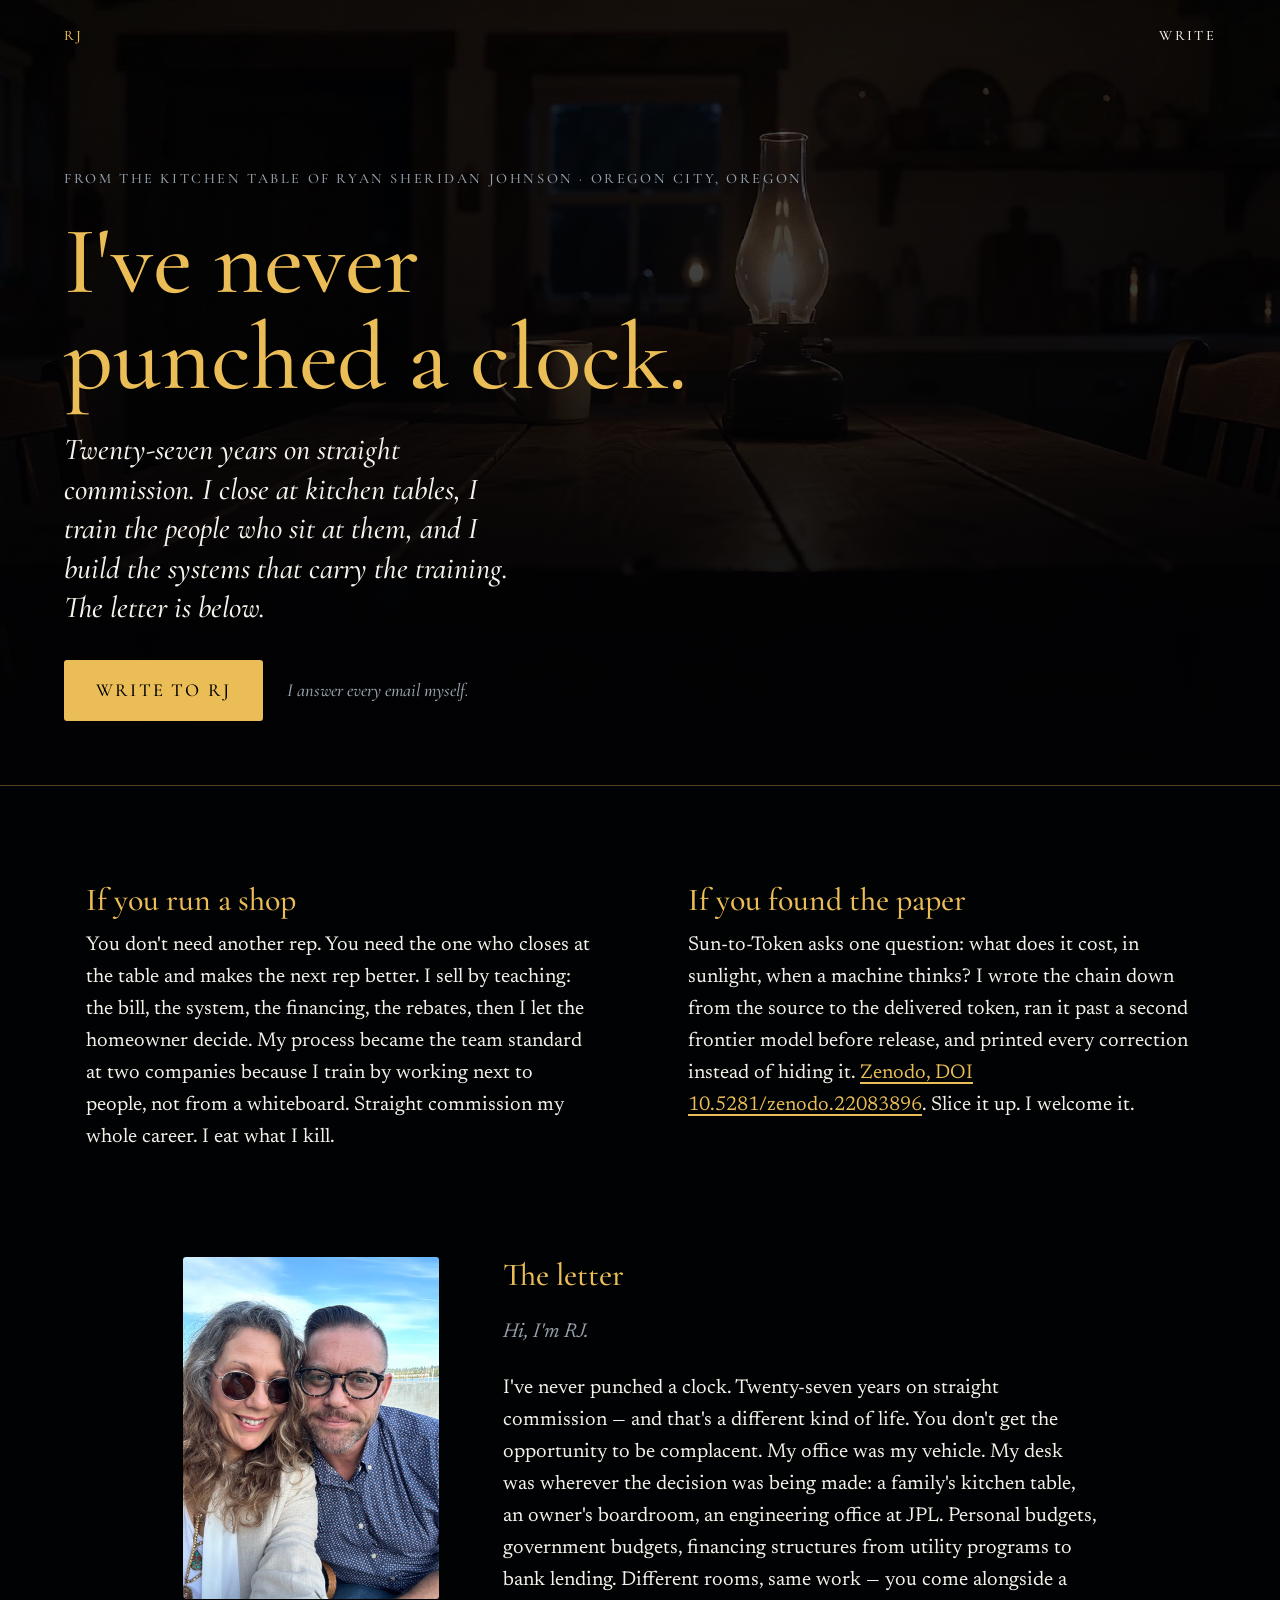
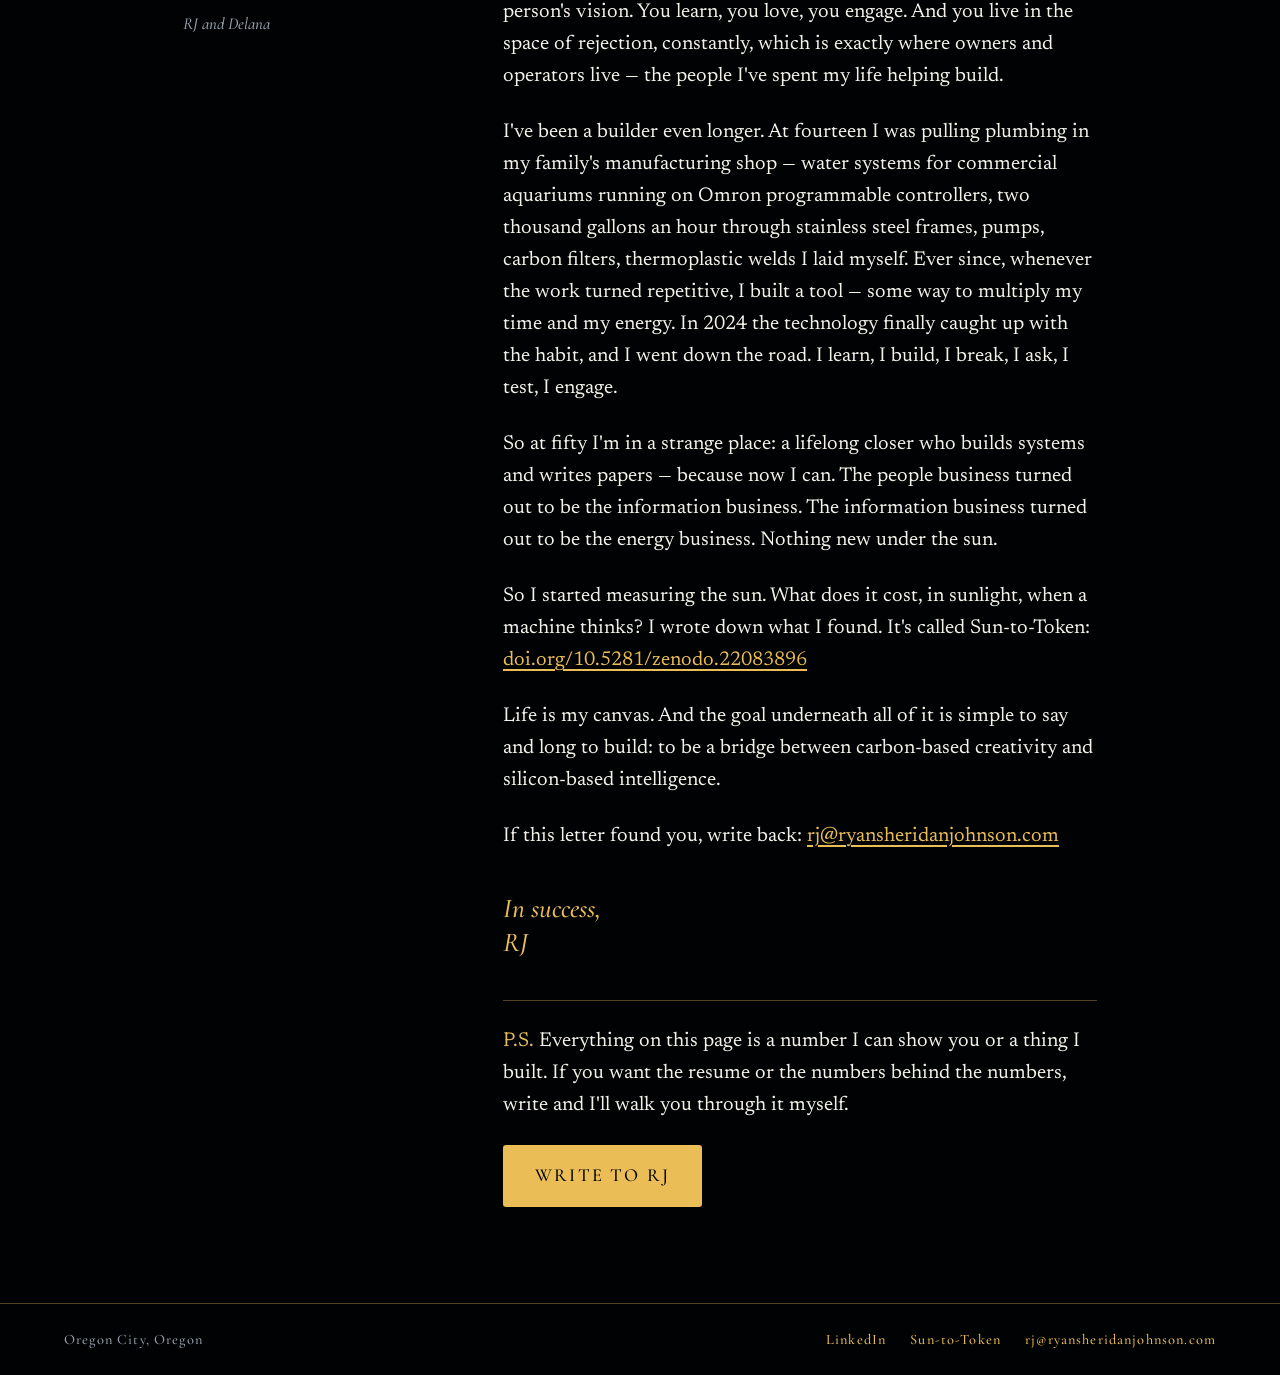
==== commit ea8f0b4a: "Trim the side-business signals: no 'audits', no 'hobby' line. Co-Authored-By: Claude Opus 5.5 <norep" ====
--- a/index.html
+++ b/index.html
@@ -188,12 +188,12 @@
       <p class="hi">Hi, I'm RJ.</p>
       <p>I've never punched a clock. Twenty-seven years on straight commission &mdash; and that's a different kind of life. You don't get the opportunity to be complacent. My office was my vehicle. My desk was wherever the decision was being made: a family's kitchen table, an owner's boardroom, an engineering office at JPL. Personal budgets, government budgets, financing structures from utility programs to bank lending. Different rooms, same work &mdash; you come alongside a person's vision. You learn, you love, you engage. And you live in the space of rejection, constantly, which is exactly where owners and operators live &mdash; the people I've spent my life helping build.</p>
       <p>I've been a builder even longer. At fourteen I was pulling plumbing in my family's manufacturing shop &mdash; water systems for commercial aquariums running on Omron programmable controllers, two thousand gallons an hour through stainless steel frames, pumps, carbon filters, thermoplastic welds I laid myself. Ever since, whenever the work turned repetitive, I built a tool &mdash; some way to multiply my time and my energy. In 2024 the technology finally caught up with the habit, and I went down the road. I learn, I build, I break, I ask, I test, I engage.</p>
-      <p>So at fifty I'm in a strange place: a lifelong closer doing systems architecture, audits, energy, and papers &mdash; because now I can. The people business turned out to be the information business. The information business turned out to be the energy business. Nothing new under the sun.</p>
+      <p>So at fifty I'm in a strange place: a lifelong closer who builds systems and writes papers &mdash; because now I can. The people business turned out to be the information business. The information business turned out to be the energy business. Nothing new under the sun.</p>
       <p>So I started measuring the sun. What does it cost, in sunlight, when a machine thinks? I wrote down what I found. It's called Sun-to-Token: <a href="https://doi.org/10.5281/zenodo.22083896">doi.org/10.5281/zenodo.22083896</a></p>
       <p>Life is my canvas. And the goal underneath all of it is simple to say and long to build: to be a bridge between carbon-based creativity and silicon-based intelligence.</p>
       <p>If this letter found you, write back: <a href="mailto:rj@ryansheridanjohnson.com">rj@ryansheridanjohnson.com</a></p>
       <p class="sign">In success,<br>RJ</p>
-      <p class="ps"><b>P.S.</b> Everything on this page is a number I can show you or a thing I built. Nothing here is a hobby. If you want the resume, the numbers behind the numbers, or the system behind the paper, write and I'll walk you through it myself.</p>
+      <p class="ps"><b>P.S.</b> Everything on this page is a number I can show you or a thing I built. If you want the resume or the numbers behind the numbers, write and I'll walk you through it myself.</p>
       <p><a class="btn" href="mailto:rj@ryansheridanjohnson.com">Write to RJ</a></p>
     </article>
   </div>
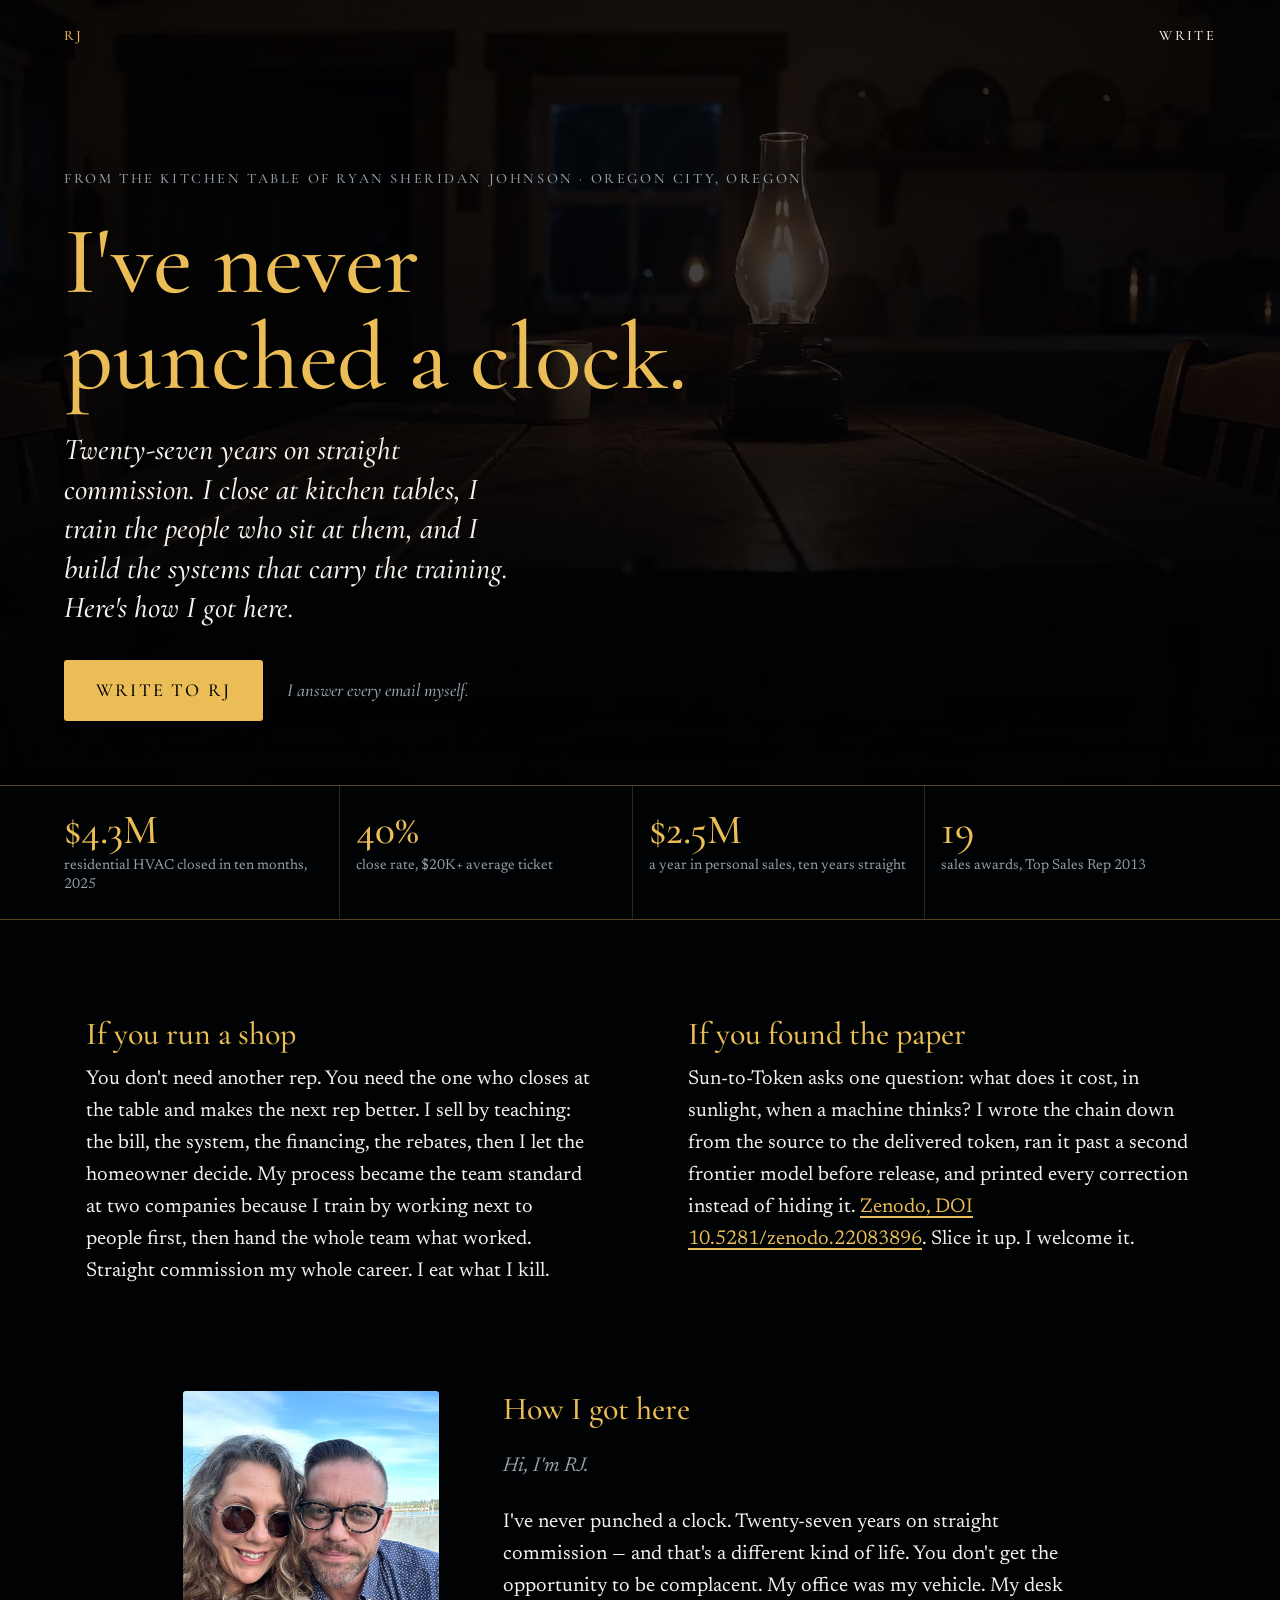
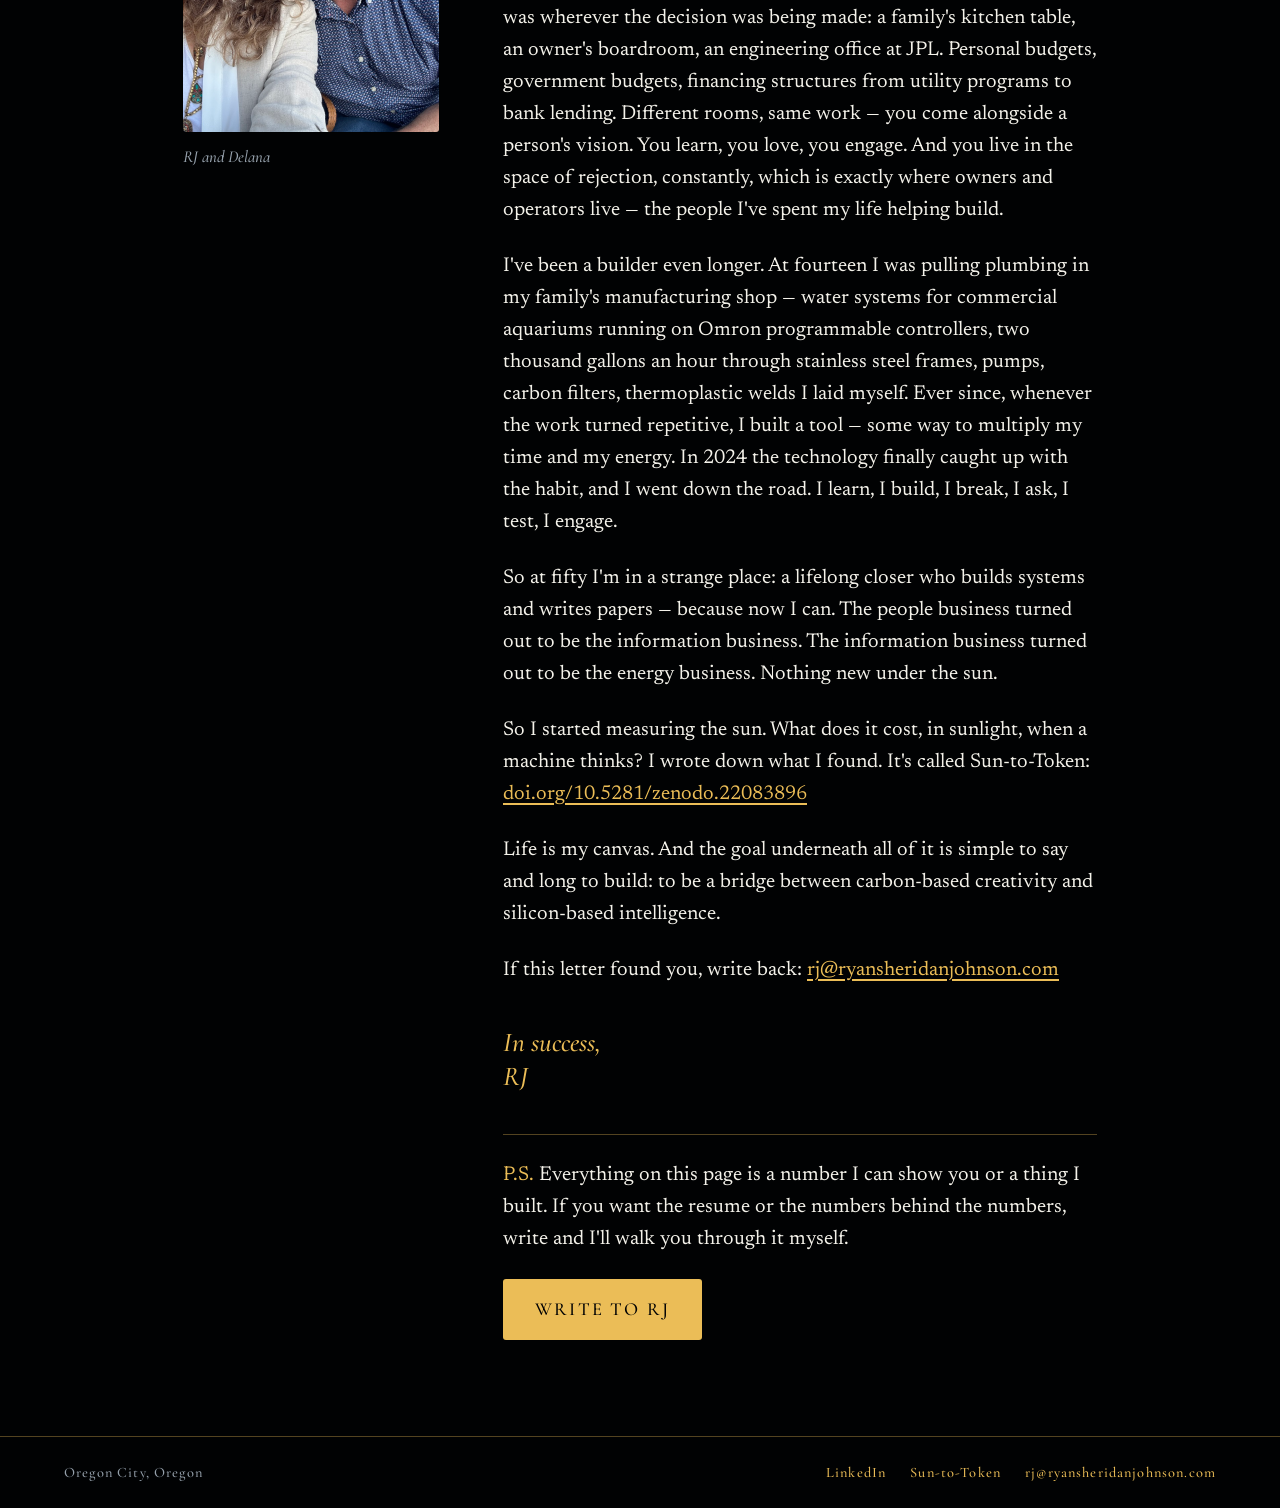
==== commit 884c2063: "Numbers strip under the hook; 'How I got here'; drop the whiteboard line. Co-Authored-By: Claude <no" ====
--- a/index.html
+++ b/index.html
@@ -99,6 +99,7 @@
   border-right: 1px solid oklch(82% 0.13 85 / 0.2);
 }
 .proof div:last-child { border-right: 0; }
+.proof div + div { padding-left: var(--space-md); }
 .proof b {
   font-family: var(--font-display); font-weight: 500; font-size: 2.6rem; line-height: 1; color: var(--color-gold);
 }
@@ -106,6 +107,7 @@
 @media (max-width: 40rem) {
   .proof div { flex-basis: 45%; border-right: 0; border-bottom: 1px solid oklch(82% 0.13 85 / 0.2); }
   .proof div:nth-last-child(-n+1) { border-bottom: 0; }
+  .proof div:nth-child(odd) { padding-left: 0; }
 }
 
 /* two doors */
@@ -158,7 +160,7 @@
   <div class="hook gutter">
     <p class="eyebrow">From the kitchen table of Ryan Sheridan Johnson &middot; Oregon City, Oregon</p>
     <h1>I've never punched a clock.</h1>
-    <p class="deck">Twenty-seven years on straight commission. I close at kitchen tables, I train the people who sit at them, and I build the systems that carry the training. The letter is below.</p>
+    <p class="deck">Twenty-seven years on straight commission. I close at kitchen tables, I train the people who sit at them, and I build the systems that carry the training. Here's how I got here.</p>
     <div class="door">
       <a class="btn" href="mailto:rj@ryansheridanjohnson.com">Write to RJ</a>
       <span class="aside">I answer every email myself.</span>
@@ -167,10 +169,16 @@
 </header>
 
 <main>
-  <div class="who gutter" style="border-top: var(--rule)">
+  <div class="proof gutter">
+    <div><b>$4.3M</b><span>residential HVAC closed in ten months, 2025</span></div>
+    <div><b>40%</b><span>close rate, $20K+ average ticket</span></div>
+    <div><b>$2.5M</b><span>a year in personal sales, ten years straight</span></div>
+    <div><b>19</b><span>sales awards, Top Sales Rep 2013</span></div>
+  </div>
+  <div class="who gutter">
     <section>
       <h2>If you run a shop</h2>
-      <p>You don't need another rep. You need the one who closes at the table and makes the next rep better. I sell by teaching: the bill, the system, the financing, the rebates, then I let the homeowner decide. My process became the team standard at two companies because I train by working next to people, not from a whiteboard. Straight commission my whole career. I eat what I kill.</p>
+      <p>You don't need another rep. You need the one who closes at the table and makes the next rep better. I sell by teaching: the bill, the system, the financing, the rebates, then I let the homeowner decide. My process became the team standard at two companies because I train by working next to people first, then hand the whole team what worked. Straight commission my whole career. I eat what I kill.</p>
     </section>
     <section>
       <h2>If you found the paper</h2>
@@ -184,7 +192,7 @@
       <figcaption>RJ and Delana</figcaption>
     </figure>
     <article>
-      <h2>The letter</h2>
+      <h2>How I got here</h2>
       <p class="hi">Hi, I'm RJ.</p>
       <p>I've never punched a clock. Twenty-seven years on straight commission &mdash; and that's a different kind of life. You don't get the opportunity to be complacent. My office was my vehicle. My desk was wherever the decision was being made: a family's kitchen table, an owner's boardroom, an engineering office at JPL. Personal budgets, government budgets, financing structures from utility programs to bank lending. Different rooms, same work &mdash; you come alongside a person's vision. You learn, you love, you engage. And you live in the space of rejection, constantly, which is exactly where owners and operators live &mdash; the people I've spent my life helping build.</p>
       <p>I've been a builder even longer. At fourteen I was pulling plumbing in my family's manufacturing shop &mdash; water systems for commercial aquariums running on Omron programmable controllers, two thousand gallons an hour through stainless steel frames, pumps, carbon filters, thermoplastic welds I laid myself. Ever since, whenever the work turned repetitive, I built a tool &mdash; some way to multiply my time and my energy. In 2024 the technology finally caught up with the habit, and I went down the road. I learn, I build, I break, I ask, I test, I engage.</p>
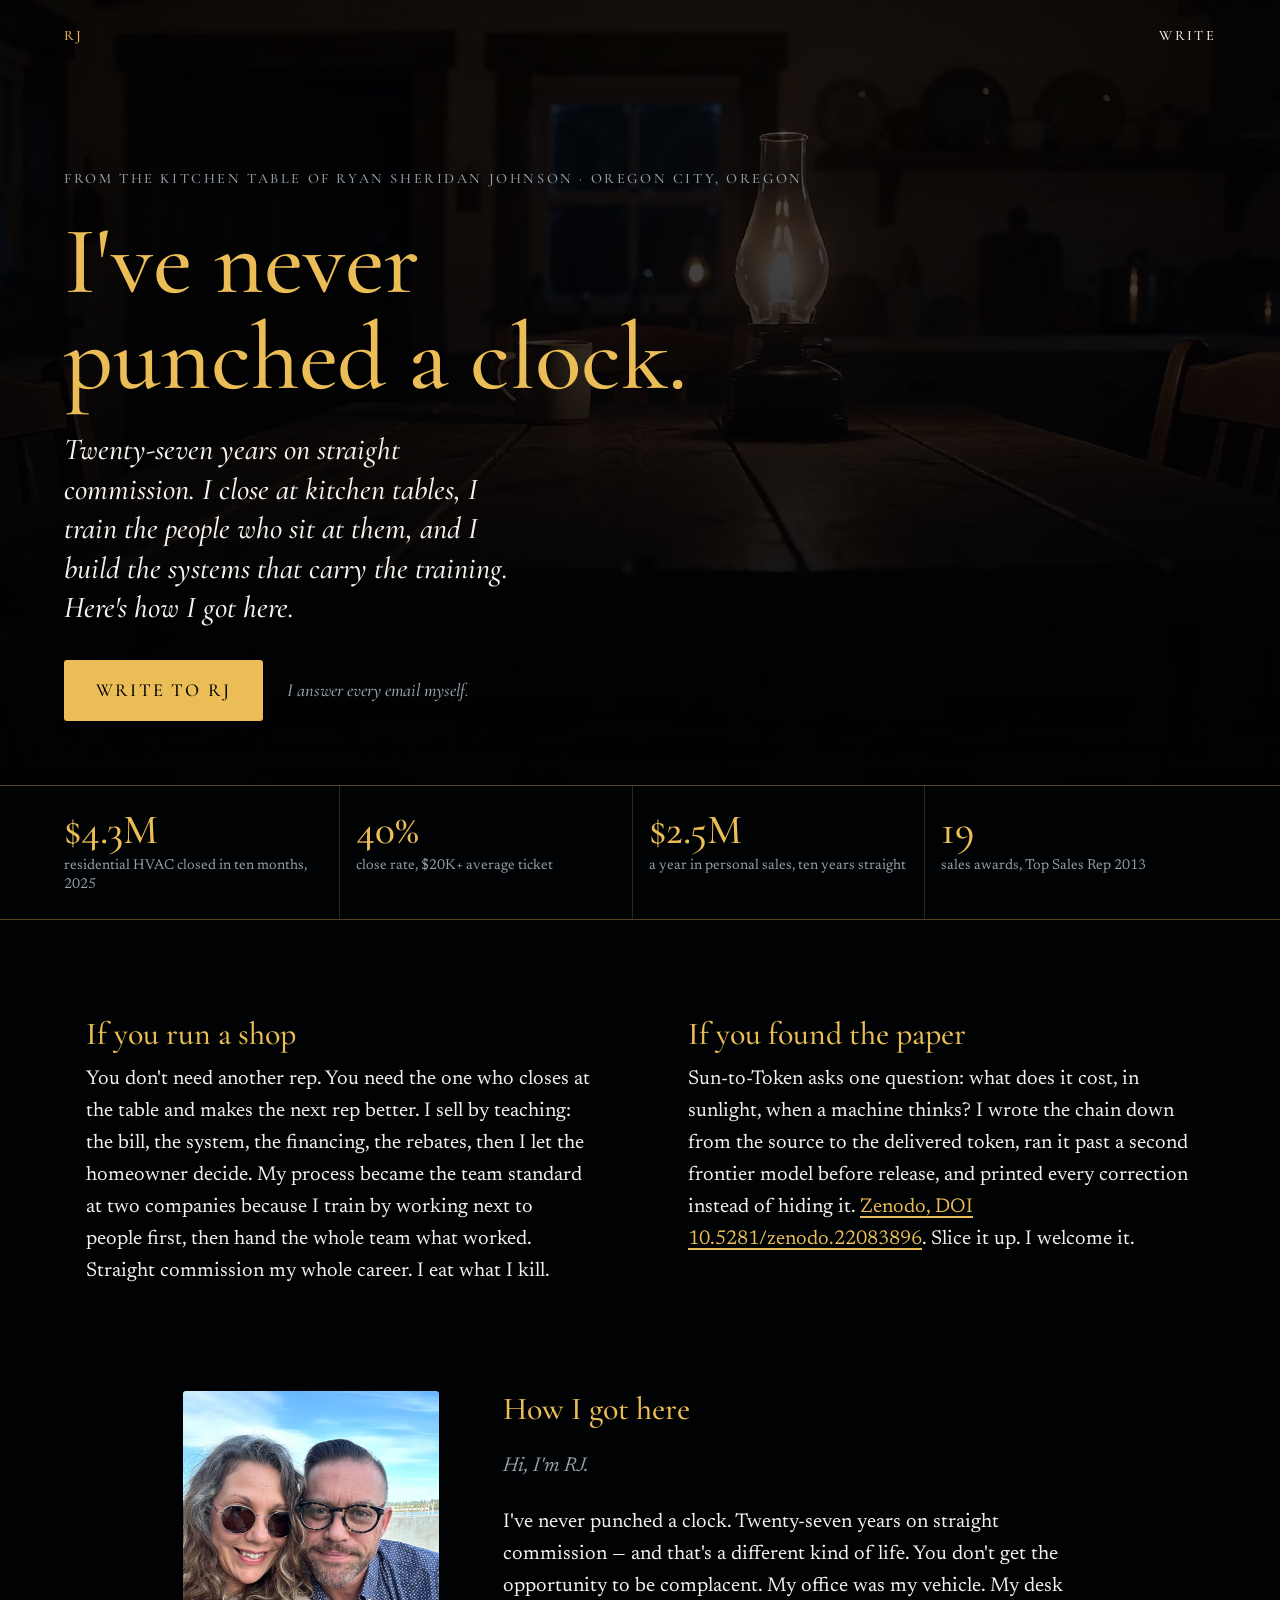
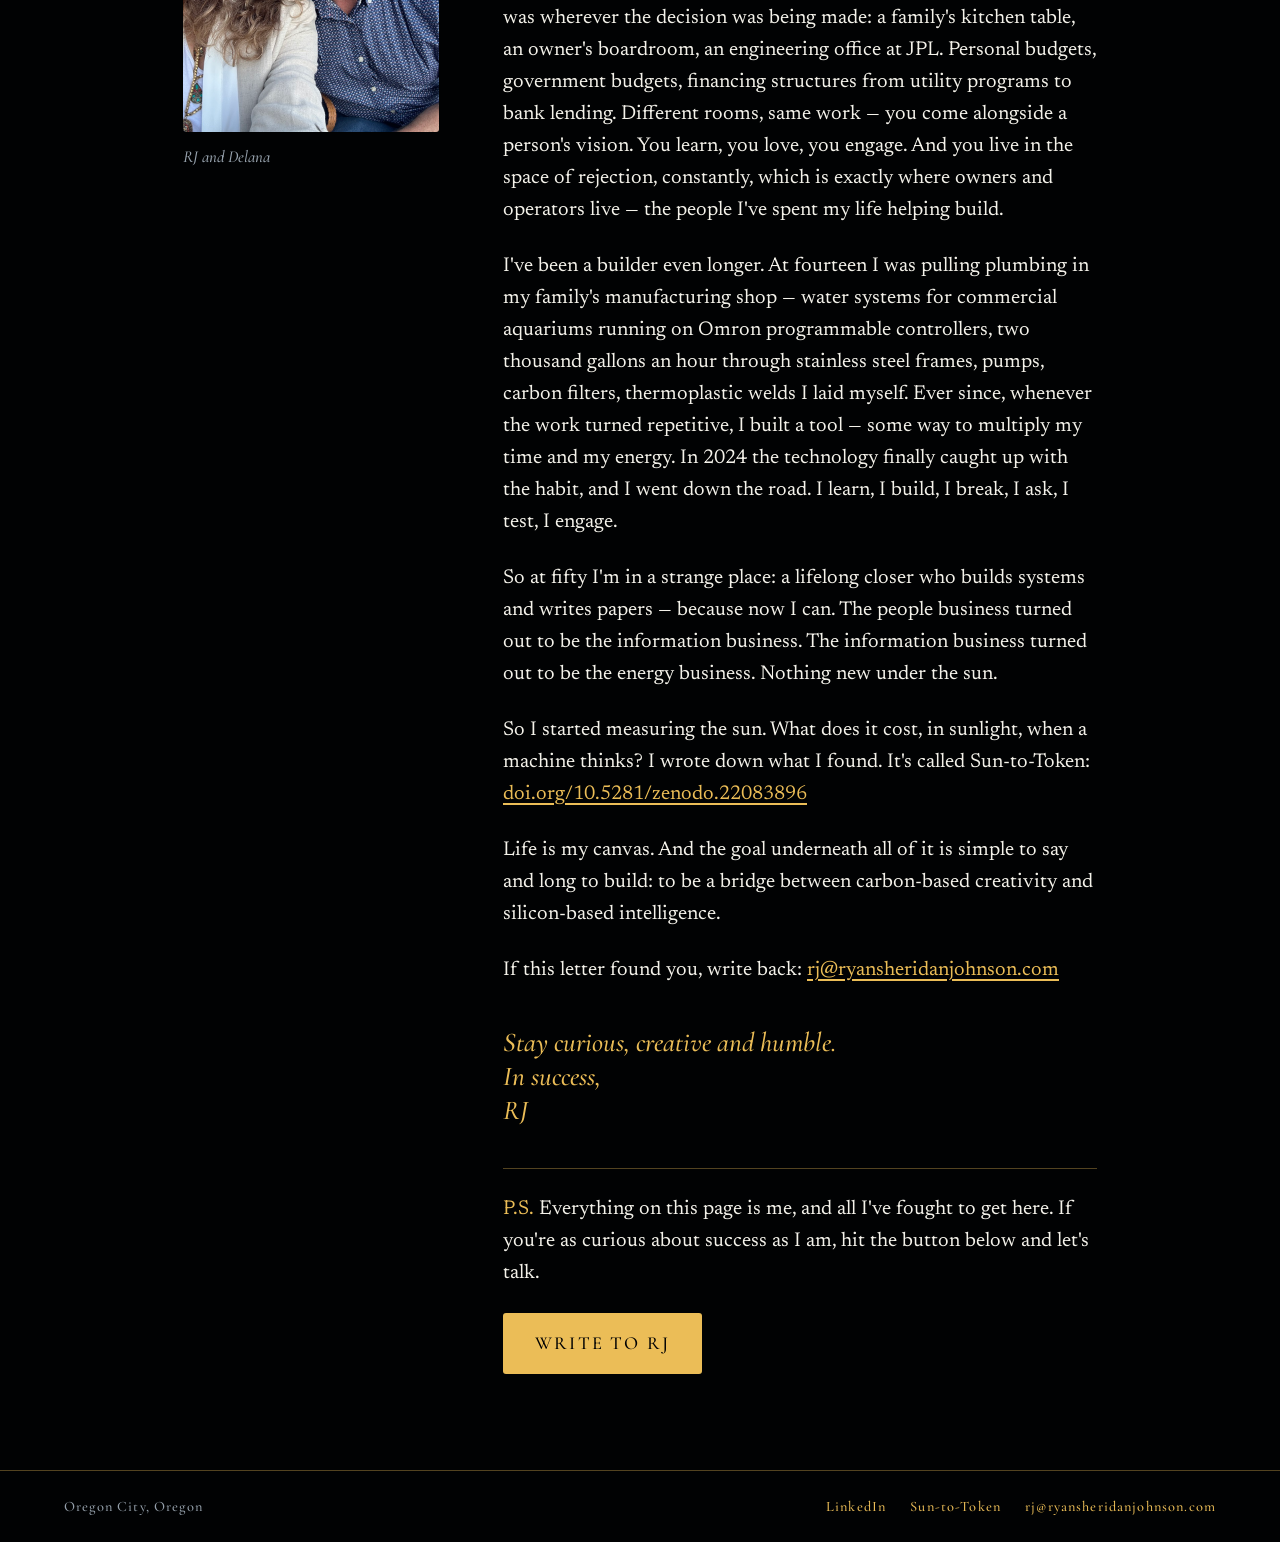
==== commit 4baa4adc: "Sign-off: stay curious, creative and humble. P.S. in RJ's words. Co-Authored-By: Claude <noreply@ant" ====
--- a/index.html
+++ b/index.html
@@ -200,8 +200,8 @@
       <p>So I started measuring the sun. What does it cost, in sunlight, when a machine thinks? I wrote down what I found. It's called Sun-to-Token: <a href="https://doi.org/10.5281/zenodo.22083896">doi.org/10.5281/zenodo.22083896</a></p>
       <p>Life is my canvas. And the goal underneath all of it is simple to say and long to build: to be a bridge between carbon-based creativity and silicon-based intelligence.</p>
       <p>If this letter found you, write back: <a href="mailto:rj@ryansheridanjohnson.com">rj@ryansheridanjohnson.com</a></p>
-      <p class="sign">In success,<br>RJ</p>
-      <p class="ps"><b>P.S.</b> Everything on this page is a number I can show you or a thing I built. If you want the resume or the numbers behind the numbers, write and I'll walk you through it myself.</p>
+      <p class="sign">Stay curious, creative and humble.<br>In success,<br>RJ</p>
+      <p class="ps"><b>P.S.</b> Everything on this page is me, and all I've fought to get here. If you're as curious about success as I am, hit the button below and let's talk.</p>
       <p><a class="btn" href="mailto:rj@ryansheridanjohnson.com">Write to RJ</a></p>
     </article>
   </div>
